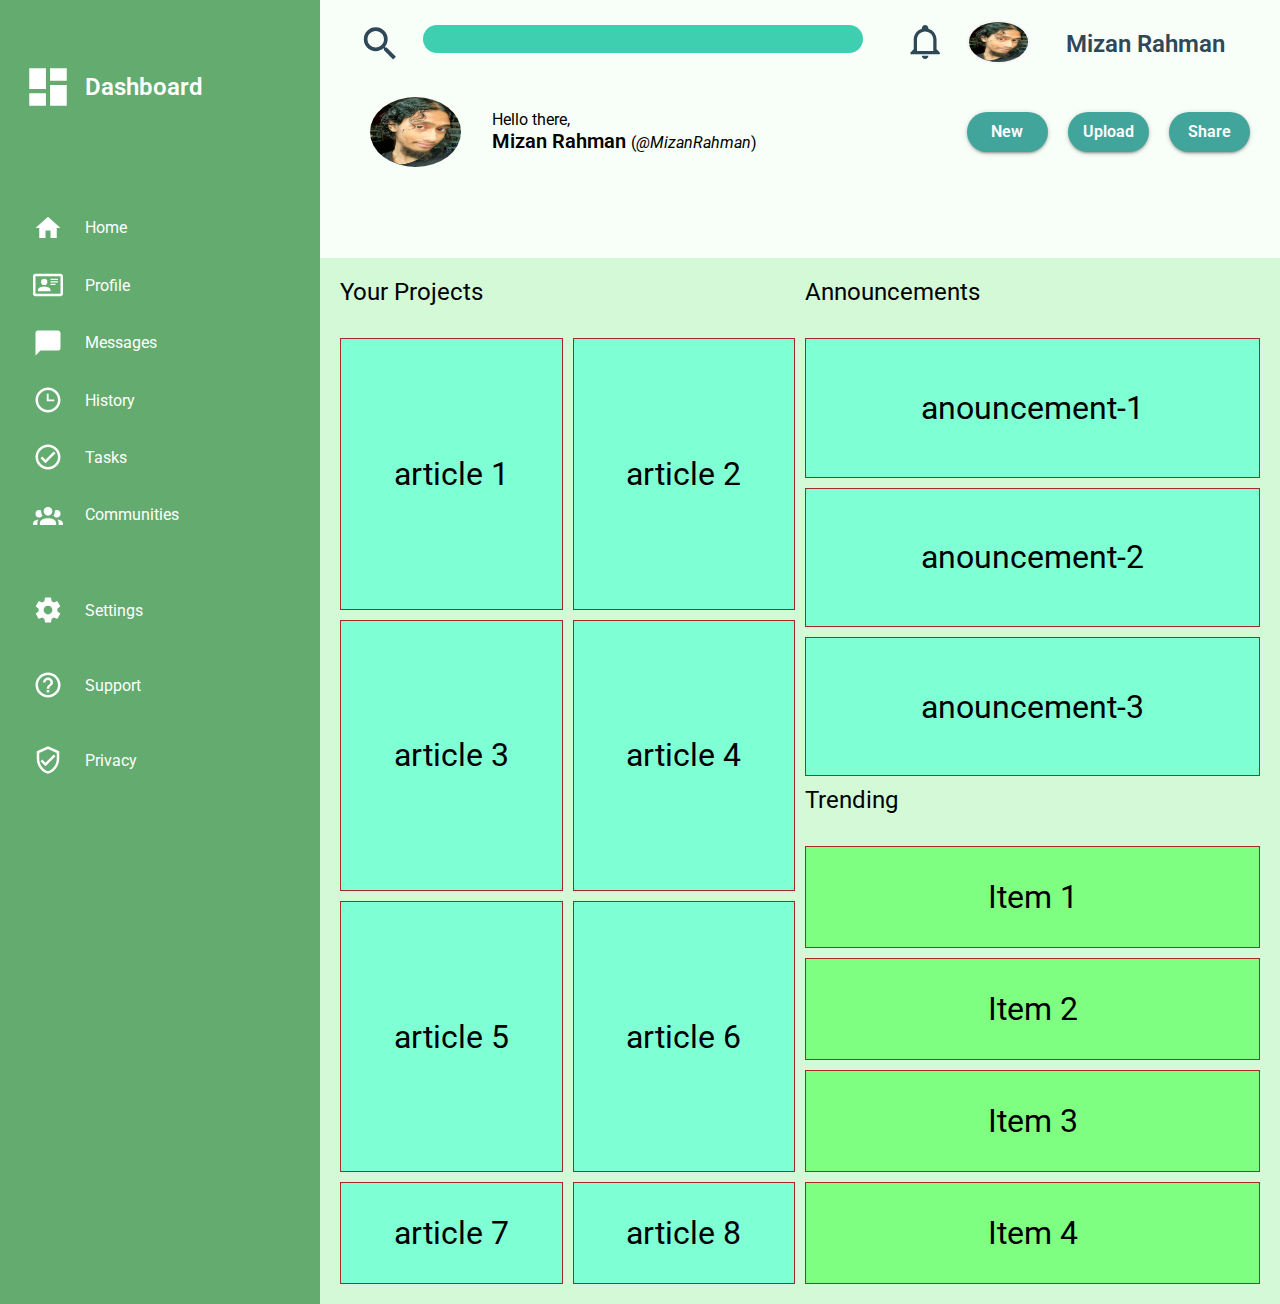
==== index_copy.html @ b54cb809 "Complete sidebar layout and icons" ====
<!DOCTYPE html>
<html lang="en">
<head>
    <meta charset="UTF-8">
    <meta http-equiv="X-UA-Compatible" content="IE=edge">
    <meta name="viewport" content="width=device-width, initial-scale=1.0">
    <title>Mizan Dashboard</title>
    <link rel="stylesheet" href="style.css">
</head>
<body>
    <div class="layout-grid-container">
        <section class="main-header">
            <section class="toolbar">
                <svg 
                    class="search-icon" 
                    xmlns="http://www.w3.org/2000/svg" 
                    viewBox="-10 -1 40 50">
                    <title>magnify</title>
                    <path d="M9.5,3A6.5,6.5 0 0,1 16,9.5C16,11.11 15.41,12.59 14.44,13.73L14.71,14H15.5L20.5,19L19,20.5L14,15.5V14.71L13.73,14.44C12.59,15.41 11.11,16 9.5,16A6.5,6.5 0 0,1 3,9.5A6.5,6.5 0 0,1 9.5,3M9.5,5C7,5 5,7 5,9.5C5,12 7,14 9.5,14C12,14 14,12 14,9.5C14,7 12,5 9.5,5Z" />
                </svg>
                <div class="search-bar"></div>
                <svg 
                    class="bell-icon"
                    xmlns="http://www.w3.org/2000/svg" 
                    viewBox="-20 -1 45 50">
                    <title>bell-outline</title>
                    <path d="M10 21H14C14 22.1 13.1 23 12 23S10 22.1 10 21M21 19V20H3V19L5 17V11C5 7.9 7 5.2 10 4.3V4C10 2.9 10.9 2 12 2S14 2.9 14 4V4.3C17 5.2 19 7.9 19 11V17L21 19M17 11C17 8.2 14.8 6 12 6S7 8.2 7 11V18H17V11Z" /></svg>
                <img 
                    class="small-profile-picture"
                    src="./images/profile_pic_small.jpg" 
                    alt="user's profile picture">
                <div class="profile-name">Mizan Rahman</div>
            </section>
            <section class="lower-section">
                <div class="profile-section">
                    <img 
                    class="large-profile-picture"
                    src="./images/profile_pic_small.jpg" 
                    alt="user's profile picture large">
                    <p>
                        <span class="greeting">Hello there,</span> <br>
                        <span class="hero-profile-name">Mizan Rahman </span>
                        (<em class="username">@MizanRahman</em>)
                    </p>
                        
                </div>
                <div class="button-section">
                    <button class="new-button">New</button>
                    <button class="upload-button">Upload</button>
                    <button class="share-button">Share</button>
                </div>
            </section>
        </section>
        <aside class="sidebar">
            <div class="sidebar-wrapper">
                <section class="sidebar-header">
                    <svg 
                    class="dashboard-icon"
                    xmlns="http://www.w3.org/2000/svg" 
                    viewBox="0 0 24 24">
                    <title>view-dashboard</title>
                    <path d="M13,3V9H21V3M13,21H21V11H13M3,21H11V15H3M3,13H11V3H3V13Z" />
                    </svg>
                    <p>Dashboard</p>
                </section>
                <section class="main-links">
                    <div class="home-link">
                        <svg 
                        class="home-logo"
                        xmlns="http://www.w3.org/2000/svg" 
                        viewBox="0 0 24 24">
                        <title>home</title>
                        <path d="M10,20V14H14V20H19V12H22L12,3L2,12H5V20H10Z" />
                        </svg>
                        <p>Home</p>
                    </div>
                    <div class="profile-link">
                        <svg 
                        class="profile-logo"
                        xmlns="http://www.w3.org/2000/svg" 
                        viewBox="0 0 24 24">
                        <title>card-account-details-outline</title>
                        <path d="M22,3H2C0.91,3.04 0.04,3.91 0,5V19C0.04,20.09 0.91,20.96 2,21H22C23.09,20.96 23.96,20.09 24,19V5C23.96,3.91 23.09,3.04 22,3M22,19H2V5H22V19M14,17V15.75C14,14.09 10.66,13.25 9,13.25C7.34,13.25 4,14.09 4,15.75V17H14M9,7A2.5,2.5 0 0,0 6.5,9.5A2.5,2.5 0 0,0 9,12A2.5,2.5 0 0,0 11.5,9.5A2.5,2.5 0 0,0 9,7M14,7V8H20V7H14M14,9V10H20V9H14M14,11V12H18V11H14" />
                        </svg>
                        <p>Profile</p>
                    </div>
                    <div class="messages-link">
                        <svg 
                        class="messages-logo"
                        xmlns="http://www.w3.org/2000/svg" 
                        viewBox="0 0 24 24">
                        <title>message</title>
                        <path d="M20,2H4A2,2 0 0,0 2,4V22L6,18H20A2,2 0 0,0 22,16V4C22,2.89 21.1,2 20,2Z" /></svg>                        
                        <p>Messages</p>
                    </div>
                    <div class="history-link">
                        <svg
                        class="history-logo"
                        xmlns="http://www.w3.org/2000/svg" 
                        viewBox="0 0 24 24">
                        <title>clock-time-three-outline</title>
                        <path d="M12 20C16.4 20 20 16.4 20 12S16.4 4 12 4 4 7.6 4 12 7.6 20 12 20M12 2C17.5 2 22 6.5 22 12S17.5 22 12 22C6.5 22 2 17.5 2 12C2 6.5 6.5 2 12 2M17 11.5V13H11V7H12.5V11.5H17Z" /></svg>
                        <p>History</p>
                    </div>
                    <div class="tasks-link">
                        <svg 
                        class="tasks-logo"
                        xmlns="http://www.w3.org/2000/svg" 
                        viewBox="0 0 24 24">
                        <title>check-circle-outline</title>
                        <path d="M12 2C6.5 2 2 6.5 2 12S6.5 22 12 22 22 17.5 22 12 17.5 2 12 2M12 20C7.59 20 4 16.41 4 12S7.59 4 12 4 20 7.59 20 12 16.41 20 12 20M16.59 7.58L10 14.17L7.41 11.59L6 13L10 17L18 9L16.59 7.58Z" /></svg>
                        <p>Tasks</p>
                    </div>
                    <div class="communities-link">
                        <svg 
                        class="communities-logo"
                        xmlns="http://www.w3.org/2000/svg" 
                        viewBox="0 0 24 24">
                        <title>account-group</title>
                        <path d="M12,5.5A3.5,3.5 0 0,1 15.5,9A3.5,3.5 0 0,1 12,12.5A3.5,3.5 0 0,1 8.5,9A3.5,3.5 0 0,1 12,5.5M5,8C5.56,8 6.08,8.15 6.53,8.42C6.38,9.85 6.8,11.27 7.66,12.38C7.16,13.34 6.16,14 5,14A3,3 0 0,1 2,11A3,3 0 0,1 5,8M19,8A3,3 0 0,1 22,11A3,3 0 0,1 19,14C17.84,14 16.84,13.34 16.34,12.38C17.2,11.27 17.62,9.85 17.47,8.42C17.92,8.15 18.44,8 19,8M5.5,18.25C5.5,16.18 8.41,14.5 12,14.5C15.59,14.5 18.5,16.18 18.5,18.25V20H5.5V18.25M0,20V18.5C0,17.11 1.89,15.94 4.45,15.6C3.86,16.28 3.5,17.22 3.5,18.25V20H0M24,20H20.5V18.25C20.5,17.22 20.14,16.28 19.55,15.6C22.11,15.94 24,17.11 24,18.5V20Z" /></svg>
                        <p>Communities</p>
                    </div>
                </section>
                <section class="utilities-links">
                    <div class="settings-link">
                        <svg 
                        class="settings-logo"
                        xmlns="http://www.w3.org/2000/svg" 
                        viewBox="0 0 24 24">
                        <title>cog</title>
                        <path d="M12,15.5A3.5,3.5 0 0,1 8.5,12A3.5,3.5 0 0,1 12,8.5A3.5,3.5 0 0,1 15.5,12A3.5,3.5 0 0,1 12,15.5M19.43,12.97C19.47,12.65 19.5,12.33 19.5,12C19.5,11.67 19.47,11.34 19.43,11L21.54,9.37C21.73,9.22 21.78,8.95 21.66,8.73L19.66,5.27C19.54,5.05 19.27,4.96 19.05,5.05L16.56,6.05C16.04,5.66 15.5,5.32 14.87,5.07L14.5,2.42C14.46,2.18 14.25,2 14,2H10C9.75,2 9.54,2.18 9.5,2.42L9.13,5.07C8.5,5.32 7.96,5.66 7.44,6.05L4.95,5.05C4.73,4.96 4.46,5.05 4.34,5.27L2.34,8.73C2.21,8.95 2.27,9.22 2.46,9.37L4.57,11C4.53,11.34 4.5,11.67 4.5,12C4.5,12.33 4.53,12.65 4.57,12.97L2.46,14.63C2.27,14.78 2.21,15.05 2.34,15.27L4.34,18.73C4.46,18.95 4.73,19.03 4.95,18.95L7.44,17.94C7.96,18.34 8.5,18.68 9.13,18.93L9.5,21.58C9.54,21.82 9.75,22 10,22H14C14.25,22 14.46,21.82 14.5,21.58L14.87,18.93C15.5,18.67 16.04,18.34 16.56,17.94L19.05,18.95C19.27,19.03 19.54,18.95 19.66,18.73L21.66,15.27C21.78,15.05 21.73,14.78 21.54,14.63L19.43,12.97Z" /></svg>
                        <p>Settings</p>
                    </div>
                    <div class="support-link">
                        <svg 
                        class="support-logo"
                        xmlns="http://www.w3.org/2000/svg" 
                        viewBox="0 0 24 24">
                        <title>help-circle-outline</title>
                        <path d="M11,18H13V16H11V18M12,2A10,10 0 0,0 2,12A10,10 0 0,0 12,22A10,10 0 0,0 22,12A10,10 0 0,0 12,2M12,20C7.59,20 4,16.41 4,12C4,7.59 7.59,4 12,4C16.41,4 20,7.59 20,12C20,16.41 16.41,20 12,20M12,6A4,4 0 0,0 8,10H10A2,2 0 0,1 12,8A2,2 0 0,1 14,10C14,12 11,11.75 11,15H13C13,12.75 16,12.5 16,10A4,4 0 0,0 12,6Z" /></svg>
                        <p>Support</p>
                    </div>
                    <div class="privacy-link">
                        <svg 
                        class="privacy-logo"
                        xmlns="http://www.w3.org/2000/svg" 
                        viewBox="0 0 24 24">
                        <title>shield-check-outline</title>
                        <path d="M21,11C21,16.55 17.16,21.74 12,23C6.84,21.74 3,16.55 3,11V5L12,1L21,5V11M12,21C15.75,20 19,15.54 19,11.22V6.3L12,3.18L5,6.3V11.22C5,15.54 8.25,20 12,21M10,17L6,13L7.41,11.59L10,14.17L16.59,7.58L18,9" /></svg>
                        <p>Privacy</p>
                    </div>
                </section>
            </div>
        </aside>
        <section class="main-content">
            <div class="main-content-grid">
                <div class="your-projects-grid">
                    <p class="your-projects">Your Projects</p>
                    <article class="article-1">article 1</article>
                    <article class="article-2">article 2</article>
                    <article class="article-3">article 3</article>
                    <article class="article-4">article 4</article>
                    <article class="article-5">article 5</article>
                    <article class="article-6">article 6</article>
                    <article class="article-6">article 7</article>
                    <article class="article-6">article 8</article>
                </div>
                <div class="announcements-grid">
                    <p class="announcements">Announcements</p>
                    <article class="anouncement-1">anouncement-1</article>
                    <article class="anouncement-2">anouncement-2</article>
                    <article class="anouncement-3">anouncement-3</article>
                </div>
                <div class="trending-grid">
                    <p class="trending">Trending</p>
                    <div class="item-1">Item 1</div>
                    <div class="item-2">Item 2</div>
                    <div class="item-3">Item 3</div>
                    <div class="item-4">Item 4</div>
                </div>
            </div>
        </section>
    </div>
</body>
</html>
---- style.css ----
@import url('https://fonts.googleapis.com/css2?family=Roboto&display=swap');

* {
    margin: 0;
    padding: 0;
    font-family: 'Roboto', system-ui, "Segoe UI", Roboto, Helvetica, Arial, sans-serif, "Apple Color Emoji", "Segoe UI Emoji", "Segoe UI Symbol";
}

.layout-grid-container {
    display: grid;
    grid-template-columns: 1fr 3fr;
}

/* Main header at top of page */
.main-header {
    background-color: #F8FFF8;
    padding: 20px;

    grid-area: 1 / 2 / 2 / 3;
}

/*      toolbar */
.toolbar {
    height: 20%;
    margin-bottom: 10px;

    display: grid;
    grid-template-columns: 0.5fr 3fr 0.5fr 0.5fr 1.5fr;
    align-items: flex-start;
    gap: 10px;    

}

svg.search-icon {
    fill: #2F4858;
}

.search-bar {
    min-width: 100px;
    height: 35%;
    margin-top: 5px;

    background-color: #3DCFAF;
    border: none;
    border-radius: 20px;
}

svg.bell-icon {
    fill: #2F4858;
}

.small-profile-picture {
    width: 80%;
    height: 50%;
    border: 2px solid whitesmoke;
    border-radius: 50%;

    justify-self: end;
}

.profile-name {
    font-size: 1.5rem;
    font-weight: 600;
    text-align: center;

    color: #2F4858;
    padding-top: 10px;
    padding-right: 10px;

    justify-self: center;
}

/*      lower-section */
.lower-section {
    display: grid;
    grid-template-columns: 2fr 1fr;
    gap: 10px;
}

/*          profile-section */
.profile-section {
    display: grid;
    grid-template-columns: 1fr 3fr;
    align-items: center;
}

.large-profile-picture {
    min-height: 70px;
    min-width: 70px;
    height: 60%;
    width: 60%;
    border-radius: 50%;

    justify-self: center;
}

.greeting {
    font-size: 1rem;
}

.hero-profile-name {
    font-size: 1.25rem;
    font-weight: 600;
}

.username {
    font-style: italic;
}

/*          button-section */
.button-section {
    display: grid;
    grid-template-columns: repeat(auto-fit, minmax(25px, 1fr));
    grid-auto-flow: column;
    align-items: center;
    justify-items: center;
}

.button-section > button {
    min-width: 80%;
    min-height: 5%;
    padding: 10%;
    border-radius: 20px;
    border: none;
    
    font-size: 1rem;
    font-weight: 600;
    background-color: #42A59C;
    color: #ffffff;
      box-shadow: 0 2px 2px 0 rgba(0, 0, 0, 0.14),
    0 3px 1px -2px rgba(0, 0, 0, 0.12), 0 1px 5px 0 rgba(0, 0, 0, 0.2);
    
    display: flex;
    justify-content: center;
    align-items: center;
}


/* Side bar on left side of page */
.sidebar {
    background-color: #63AB6F;
    grid-area: 1 / 1 / 3 / 2;
}

.sidebar-wrapper {
    height: 60%;
    padding: 10px;

    display: grid;
    gap: 5%;
}

.sidebar-wrapper svg,
.sidebar-wrapper p {
    /* for SVGs */
    fill: white;
    
    /* for Ps */
    color: rgb(255, 255, 255);
}

/*      sidebar header section */
.sidebar-header {
    display: grid;
    grid-template-columns: 1fr 3fr;
    align-items: center;
    justify-items: center;
}

.sidebar-header > .dashboard-icon {
    height: 50px;
    width: 50px;
}

.sidebar-header > p {
    font-size: 1.5rem;
    font-weight: 600;
    justify-self: start;
}

/*      sidebar main links section */
.main-links {
    display: grid;
    gap: 10px;
}

.main-links > div {
    display: grid;
    grid-template-columns: 1fr 3fr;
    align-items: center;
}

.main-links svg {
    height: 30px;
    width: 30px;
    justify-self: center;
}

/*      utilities links section*/

.utilities-links {
    display: grid;
    gap: 10px;
}

.utilities-links > div {
    display: grid;
    grid-template-columns: 1fr 3fr;
    align-items: center;
}

.utilities-links svg {
    height: 30px;
    width: 30px;
    justify-self: center;
}

/* main content area with content cards */
.main-content {
    background-color: #d3f9d6;
    padding: 20px;
    grid-area: 2 / 2 / 3 / 3;
}

.main-content article {
    min-height: 100px;
    min-width: 100px;
    background-color: aquamarine;
    border: 1px solid brown;
    font-size: 2rem;

    display: flex;
    justify-content: center;
    align-items: center;
}

.main-content p {
    font-size: 1.5rem;
}

.your-projects-grid {
    display: grid;
    grid-template-columns: repeat(2, 1fr);
    grid-template-rows: 50px 1fr 1fr 1fr;
    grid-auto-flow: row;
    gap: 10px;
}

.your-projects {
    grid-area: 1 / 1 / 2 / 3;
}

.announcements-grid {
    display: grid;
    grid-template-rows: 50px auto;
    gap: 10px;
}

.trending-grid {
    display: grid;
    grid-template-rows: 50px auto;
    gap: 10px;
}

.trending-grid > div {
    min-height: 100px;
    min-width: 100px;
    background-color: rgb(127, 255, 129);
    border: 1px solid brown;
    font-size: 2rem;

    display: flex;
    justify-content: center;
    align-items: center;
}


/* main content grid */
.main-content-grid {
    display: grid;
    grid-template-columns: repeat(2, 1fr);
    grid-template-rows: repeat(2, 1fr);
    gap: 10px;
}

.your-projects-grid {
    grid-area: 1 / 1 / 3 / 2;
}

.announcements-grid {
    grid-area: 1 / 2 / 2 / 3;
}

.trending-grid {
    grid-area: 2 / 2 / 3 / 3;
}
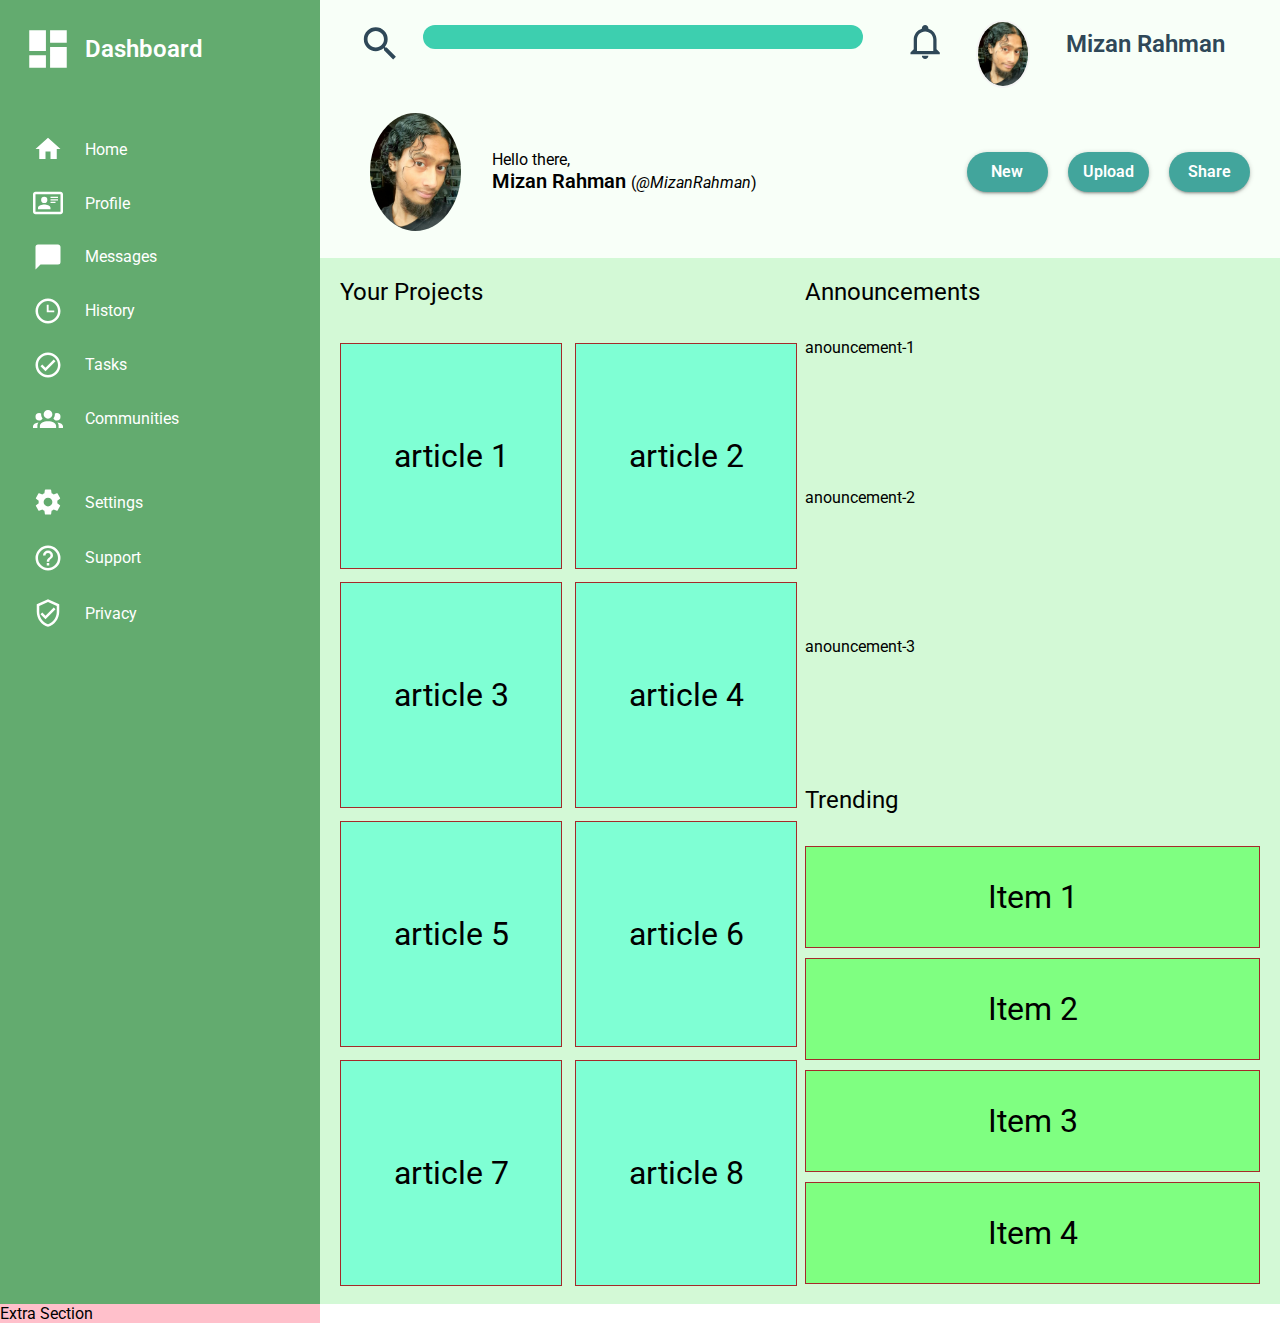
==== commit 50037424: "Improve sidebar grid layout, Fix main-header height issue" ====
--- a/index_copy.html
+++ b/index_copy.html
@@ -8,7 +8,7 @@
     <link rel="stylesheet" href="style.css">
 </head>
 <body>
-    <div class="layout-grid-container">
+    <div class="page-layout-grid">
         <section class="main-header">
             <section class="toolbar">
                 <svg 
@@ -155,15 +155,15 @@
         <section class="main-content">
             <div class="main-content-grid">
                 <div class="your-projects-grid">
-                    <p class="your-projects">Your Projects</p>
+                    <p class="your-projects-heading">Your Projects</p>
                     <article class="article-1">article 1</article>
                     <article class="article-2">article 2</article>
                     <article class="article-3">article 3</article>
                     <article class="article-4">article 4</article>
                     <article class="article-5">article 5</article>
                     <article class="article-6">article 6</article>
-                    <article class="article-6">article 7</article>
-                    <article class="article-6">article 8</article>
+                    <article class="article-7">article 7</article>
+                    <article class="article-8">article 8</article>
                 </div>
                 <div class="announcements-grid">
                     <p class="announcements">Announcements</p>
@@ -180,6 +180,7 @@
                 </div>
             </div>
         </section>
+        <section class="extra-section" style="background-color: pink;">Extra Section</section>
     </div>
 </body>
 </html>--- a/style.css
+++ b/style.css
@@ -6,9 +6,14 @@
     font-family: 'Roboto', system-ui, "Segoe UI", Roboto, Helvetica, Arial, sans-serif, "Apple Color Emoji", "Segoe UI Emoji", "Segoe UI Symbol";
 }
 
-.layout-grid-container {
-    display: grid;
-    grid-template-columns: 1fr 3fr;
+.page-layout-grid {
+    display: grid;
+    grid-template-columns: 1fr 3fr;
+    grid-template-rows: 0.5fr 4fr;
+}
+
+footer {
+    height: 100px;
 }
 
 /* Main header at top of page */
@@ -50,8 +55,7 @@
 }
 
 .small-profile-picture {
-    width: 80%;
-    height: 50%;
+    width: 50px;
     border: 2px solid whitesmoke;
     border-radius: 50%;
 
@@ -72,6 +76,7 @@
 
 /*      lower-section */
 .lower-section {
+    height: 90%;
     display: grid;
     grid-template-columns: 2fr 1fr;
     gap: 10px;
@@ -139,6 +144,7 @@
 /* Side bar on left side of page */
 .sidebar {
     background-color: #63AB6F;
+
     grid-area: 1 / 1 / 3 / 2;
 }
 
@@ -147,6 +153,7 @@
     padding: 10px;
 
     display: grid;
+    grid-template-rows: 10% 40% 20%;
     gap: 5%;
 }
 
@@ -215,16 +222,53 @@
     justify-self: center;
 }
 
-/* main content area with content cards */
+/* main content */
 .main-content {
     background-color: #d3f9d6;
     padding: 20px;
+
     grid-area: 2 / 2 / 3 / 3;
 }
 
-.main-content article {
-    min-height: 100px;
-    min-width: 100px;
+/*  main content grid */
+.main-content-grid {
+    display: grid;
+    grid-template-columns: repeat(2, 1fr);
+    grid-template-rows: repeat(2, 1fr);
+    gap: 10px;
+}
+
+.your-projects-grid {
+    grid-area: 1 / 1 / 3 / 2;
+}
+
+.announcements-grid {
+    grid-area: 1 / 2 / 2 / 3;
+}
+
+.trending-grid {
+    grid-area: 2 / 2 / 3 / 3;
+}
+
+.main-content p {
+    font-size: 1.5rem;
+}
+
+.your-projects-grid {
+    display: grid;
+    grid-template-columns: repeat(2, 1fr);
+    grid-template-rows: 50px repeat(auto-fit, minmax(25px, 1fr));
+    grid-auto-flow: row;
+    gap: 15px;
+}
+
+.your-projects-heading {
+    grid-area: 1 / 1 / 2 / 3;
+}
+
+.your-projects-grid > article {
+    height: 100%;
+    width: 100%;
     background-color: aquamarine;
     border: 1px solid brown;
     font-size: 2rem;
@@ -232,22 +276,6 @@
     display: flex;
     justify-content: center;
     align-items: center;
-}
-
-.main-content p {
-    font-size: 1.5rem;
-}
-
-.your-projects-grid {
-    display: grid;
-    grid-template-columns: repeat(2, 1fr);
-    grid-template-rows: 50px 1fr 1fr 1fr;
-    grid-auto-flow: row;
-    gap: 10px;
-}
-
-.your-projects {
-    grid-area: 1 / 1 / 2 / 3;
 }
 
 .announcements-grid {
@@ -275,22 +303,3 @@
 }
 
 
-/* main content grid */
-.main-content-grid {
-    display: grid;
-    grid-template-columns: repeat(2, 1fr);
-    grid-template-rows: repeat(2, 1fr);
-    gap: 10px;
-}
-
-.your-projects-grid {
-    grid-area: 1 / 1 / 3 / 2;
-}
-
-.announcements-grid {
-    grid-area: 1 / 2 / 2 / 3;
-}
-
-.trending-grid {
-    grid-area: 2 / 2 / 3 / 3;
-}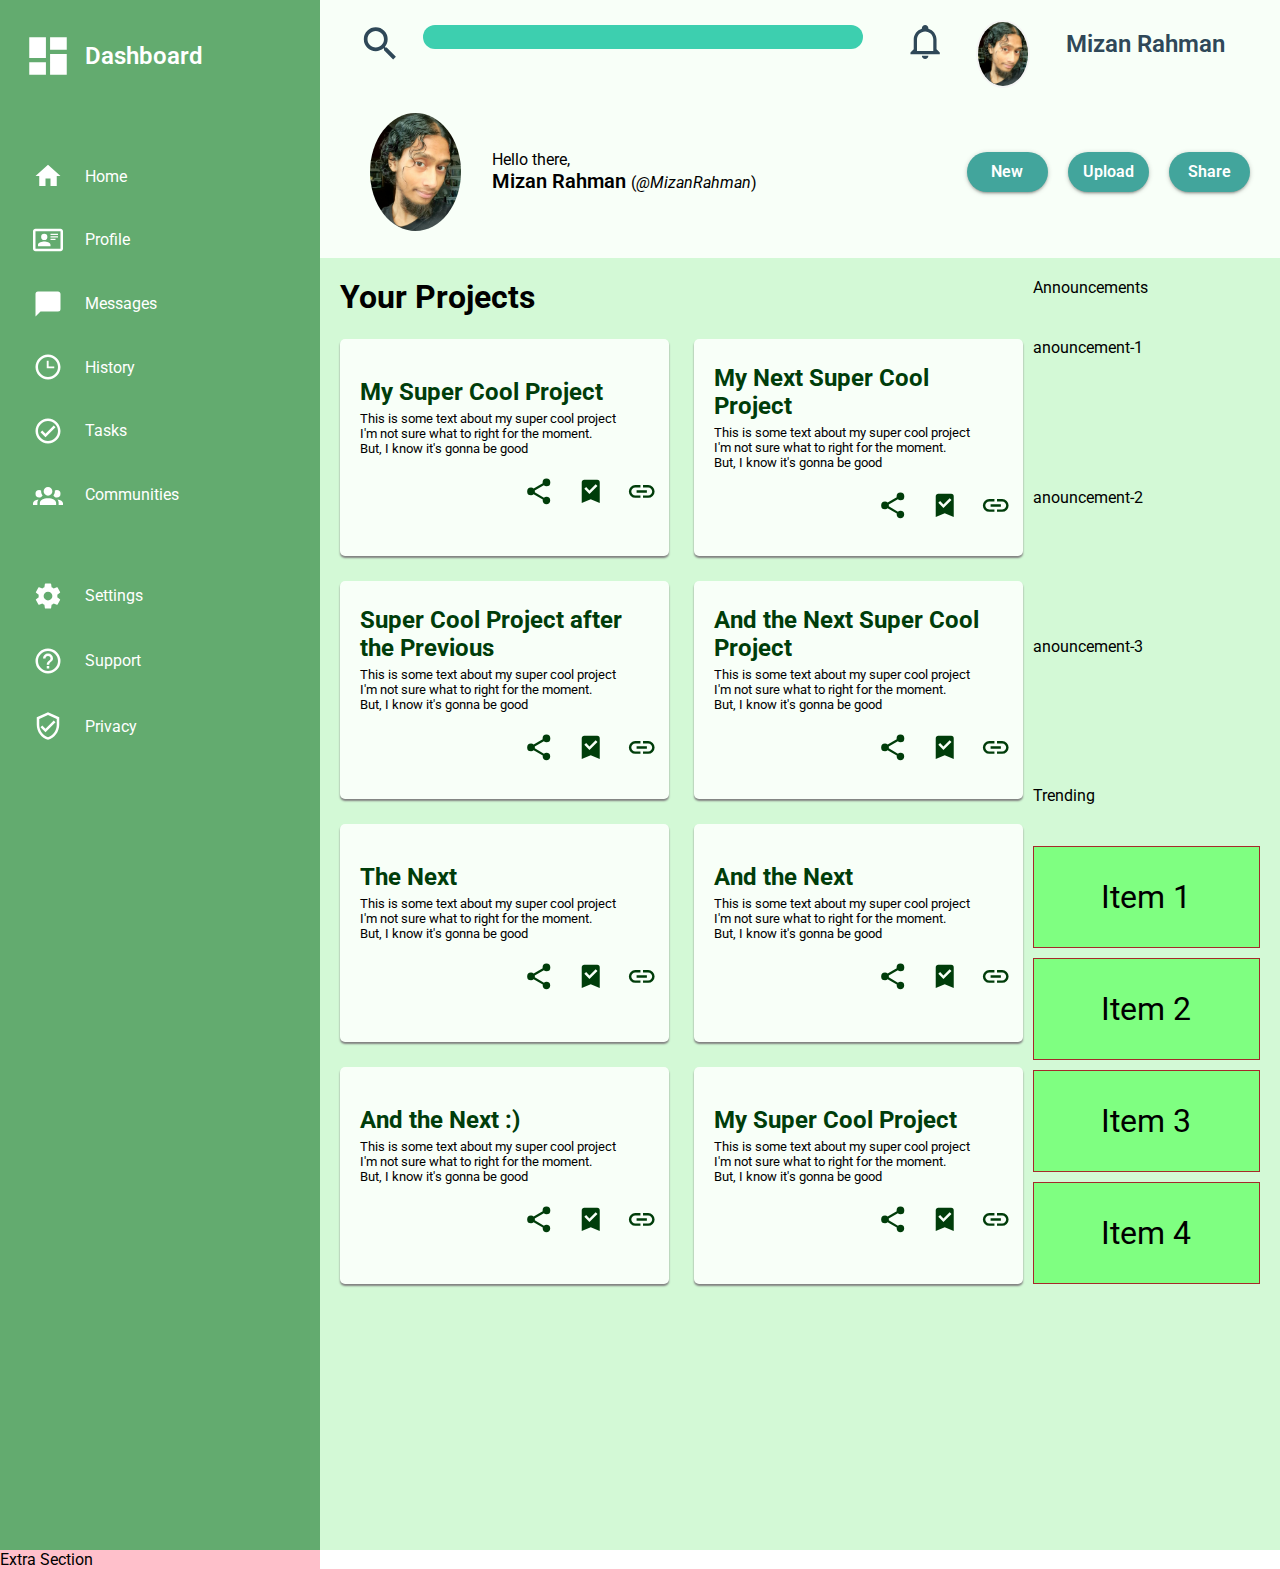
==== commit a35dc7a7: "Complete icons, styling and content of your-projects-grid article cards" ====
--- a/index_copy.html
+++ b/index_copy.html
@@ -156,14 +156,278 @@
             <div class="main-content-grid">
                 <div class="your-projects-grid">
                     <p class="your-projects-heading">Your Projects</p>
-                    <article class="article-1">article 1</article>
-                    <article class="article-2">article 2</article>
-                    <article class="article-3">article 3</article>
-                    <article class="article-4">article 4</article>
-                    <article class="article-5">article 5</article>
-                    <article class="article-6">article 6</article>
-                    <article class="article-7">article 7</article>
-                    <article class="article-8">article 8</article>
+                    <article class="article-1">
+                        <div class="article-content-wrapper">
+                            <div class="article-text-wrapper">
+                                <h2>My Super Cool Project</h2>
+                                <p> This is some text about my super cool project <br>
+                                    I'm not sure what to right for the moment. <br>
+                                    But, I know it's gonna be good
+                                </p>
+                            </div>
+                            <div class="article-links-wrapper">
+                                <svg
+                                    class="share-icon"
+                                    xmlns="http://www.w3.org/2000/svg"
+                                    viewBox="-15 0 40 40">
+                                    <title>share-variant</title>
+                                    <path d="M18,16.08C17.24,16.08 16.56,16.38 16.04,16.85L8.91,12.7C8.96,12.47 9,12.24 9,12C9,11.76 8.96,11.53 8.91,11.3L15.96,7.19C16.5,7.69 17.21,8 18,8A3,3 0 0,0 21,5A3,3 0 0,0 18,2A3,3 0 0,0 15,5C15,5.24 15.04,5.47 15.09,5.7L8.04,9.81C7.5,9.31 6.79,9 6,9A3,3 0 0,0 3,12A3,3 0 0,0 6,15C6.79,15 7.5,14.69 8.04,14.19L15.16,18.34C15.11,18.55 15.08,18.77 15.08,19C15.08,20.61 16.39,21.91 18,21.91C19.61,21.91 20.92,20.61 20.92,19A2.92,2.92 0 0,0 18,16.08Z" />
+                                </svg>
+                                <svg
+                                    class="bookmark-icon"
+                                    xmlns="http://www.w3.org/2000/svg"
+                                    viewBox="-15 0 40 40">
+                                    <title>bookmark-check</title>
+                                    <path d="M17,3A2,2 0 0,1 19,5V21L12,18L5,21V5C5,3.89 5.9,3 7,3H17M11,14L17.25,7.76L15.84,6.34L11,11.18L8.41,8.59L7,10L11,14Z" />
+                                </svg>
+                                <svg
+                                    class="link-icon"
+                                    xmlns="http://www.w3.org/2000/svg"
+                                    viewBox="-15 0 40 40">
+                                    <title>link</title>
+                                    <path d="M3.9,12C3.9,10.29 5.29,8.9 7,8.9H11V7H7A5,5 0 0,0 2,12A5,5 0 0,0 7,17H11V15.1H7C5.29,15.1 3.9,13.71 3.9,12M8,13H16V11H8V13M17,7H13V8.9H17C18.71,8.9 20.1,10.29 20.1,12C20.1,13.71 18.71,15.1 17,15.1H13V17H17A5,5 0 0,0 22,12A5,5 0 0,0 17,7Z" />
+                                </svg>
+                            </div>
+                        </div>
+                    </article>
+                    <article class="article-2">
+                        <div class="article-content-wrapper">
+                            <div class="article-text-wrapper">
+                                <h2>My Next Super Cool Project</h2>
+                                <p> This is some text about my super cool project <br>
+                                    I'm not sure what to right for the moment. <br>
+                                    But, I know it's gonna be good
+                                </p>
+                            </div>
+                            <div class="article-links-wrapper">
+                                <svg
+                                    class="share-icon"
+                                    xmlns="http://www.w3.org/2000/svg"
+                                    viewBox="-15 0 40 40">
+                                    <title>share-variant</title>
+                                    <path d="M18,16.08C17.24,16.08 16.56,16.38 16.04,16.85L8.91,12.7C8.96,12.47 9,12.24 9,12C9,11.76 8.96,11.53 8.91,11.3L15.96,7.19C16.5,7.69 17.21,8 18,8A3,3 0 0,0 21,5A3,3 0 0,0 18,2A3,3 0 0,0 15,5C15,5.24 15.04,5.47 15.09,5.7L8.04,9.81C7.5,9.31 6.79,9 6,9A3,3 0 0,0 3,12A3,3 0 0,0 6,15C6.79,15 7.5,14.69 8.04,14.19L15.16,18.34C15.11,18.55 15.08,18.77 15.08,19C15.08,20.61 16.39,21.91 18,21.91C19.61,21.91 20.92,20.61 20.92,19A2.92,2.92 0 0,0 18,16.08Z" />
+                                </svg>
+                                <svg
+                                    class="bookmark-icon"
+                                    xmlns="http://www.w3.org/2000/svg"
+                                    viewBox="-15 0 40 40">
+                                    <title>bookmark-check</title>
+                                    <path d="M17,3A2,2 0 0,1 19,5V21L12,18L5,21V5C5,3.89 5.9,3 7,3H17M11,14L17.25,7.76L15.84,6.34L11,11.18L8.41,8.59L7,10L11,14Z" />
+                                </svg>
+                                <svg
+                                    class="link-icon"
+                                    xmlns="http://www.w3.org/2000/svg"
+                                    viewBox="-15 0 40 40">
+                                    <title>link</title>
+                                    <path d="M3.9,12C3.9,10.29 5.29,8.9 7,8.9H11V7H7A5,5 0 0,0 2,12A5,5 0 0,0 7,17H11V15.1H7C5.29,15.1 3.9,13.71 3.9,12M8,13H16V11H8V13M17,7H13V8.9H17C18.71,8.9 20.1,10.29 20.1,12C20.1,13.71 18.71,15.1 17,15.1H13V17H17A5,5 0 0,0 22,12A5,5 0 0,0 17,7Z" />
+                                </svg>
+                            </div>
+                        </div>
+                    </article>
+                    <article class="article-3">
+                        <div class="article-content-wrapper">
+                            <div class="article-text-wrapper">
+                                <h2>Super Cool Project after the Previous</h2>
+                                <p> This is some text about my super cool project <br>
+                                    I'm not sure what to right for the moment. <br>
+                                    But, I know it's gonna be good
+                                </p>
+                            </div>
+                            <div class="article-links-wrapper">
+                                <svg
+                                    class="share-icon"
+                                    xmlns="http://www.w3.org/2000/svg"
+                                    viewBox="-15 0 40 40">
+                                    <title>share-variant</title>
+                                    <path d="M18,16.08C17.24,16.08 16.56,16.38 16.04,16.85L8.91,12.7C8.96,12.47 9,12.24 9,12C9,11.76 8.96,11.53 8.91,11.3L15.96,7.19C16.5,7.69 17.21,8 18,8A3,3 0 0,0 21,5A3,3 0 0,0 18,2A3,3 0 0,0 15,5C15,5.24 15.04,5.47 15.09,5.7L8.04,9.81C7.5,9.31 6.79,9 6,9A3,3 0 0,0 3,12A3,3 0 0,0 6,15C6.79,15 7.5,14.69 8.04,14.19L15.16,18.34C15.11,18.55 15.08,18.77 15.08,19C15.08,20.61 16.39,21.91 18,21.91C19.61,21.91 20.92,20.61 20.92,19A2.92,2.92 0 0,0 18,16.08Z" />
+                                </svg>
+                                <svg
+                                    class="bookmark-icon"
+                                    xmlns="http://www.w3.org/2000/svg"
+                                    viewBox="-15 0 40 40">
+                                    <title>bookmark-check</title>
+                                    <path d="M17,3A2,2 0 0,1 19,5V21L12,18L5,21V5C5,3.89 5.9,3 7,3H17M11,14L17.25,7.76L15.84,6.34L11,11.18L8.41,8.59L7,10L11,14Z" />
+                                </svg>
+                                <svg
+                                    class="link-icon"
+                                    xmlns="http://www.w3.org/2000/svg"
+                                    viewBox="-15 0 40 40">
+                                    <title>link</title>
+                                    <path d="M3.9,12C3.9,10.29 5.29,8.9 7,8.9H11V7H7A5,5 0 0,0 2,12A5,5 0 0,0 7,17H11V15.1H7C5.29,15.1 3.9,13.71 3.9,12M8,13H16V11H8V13M17,7H13V8.9H17C18.71,8.9 20.1,10.29 20.1,12C20.1,13.71 18.71,15.1 17,15.1H13V17H17A5,5 0 0,0 22,12A5,5 0 0,0 17,7Z" />
+                                </svg>
+                            </div>
+                        </div>
+                    </article>
+                    <article class="article-4">
+                        <div class="article-content-wrapper">
+                            <div class="article-text-wrapper">
+                                <h2>And the Next Super Cool Project</h2>
+                                <p> This is some text about my super cool project <br>
+                                    I'm not sure what to right for the moment. <br>
+                                    But, I know it's gonna be good
+                                </p>
+                            </div>
+                            <div class="article-links-wrapper">
+                                <svg
+                                    class="share-icon"
+                                    xmlns="http://www.w3.org/2000/svg"
+                                    viewBox="-15 0 40 40">
+                                    <title>share-variant</title>
+                                    <path d="M18,16.08C17.24,16.08 16.56,16.38 16.04,16.85L8.91,12.7C8.96,12.47 9,12.24 9,12C9,11.76 8.96,11.53 8.91,11.3L15.96,7.19C16.5,7.69 17.21,8 18,8A3,3 0 0,0 21,5A3,3 0 0,0 18,2A3,3 0 0,0 15,5C15,5.24 15.04,5.47 15.09,5.7L8.04,9.81C7.5,9.31 6.79,9 6,9A3,3 0 0,0 3,12A3,3 0 0,0 6,15C6.79,15 7.5,14.69 8.04,14.19L15.16,18.34C15.11,18.55 15.08,18.77 15.08,19C15.08,20.61 16.39,21.91 18,21.91C19.61,21.91 20.92,20.61 20.92,19A2.92,2.92 0 0,0 18,16.08Z" />
+                                </svg>
+                                <svg
+                                    class="bookmark-icon"
+                                    xmlns="http://www.w3.org/2000/svg"
+                                    viewBox="-15 0 40 40">
+                                    <title>bookmark-check</title>
+                                    <path d="M17,3A2,2 0 0,1 19,5V21L12,18L5,21V5C5,3.89 5.9,3 7,3H17M11,14L17.25,7.76L15.84,6.34L11,11.18L8.41,8.59L7,10L11,14Z" />
+                                </svg>
+                                <svg
+                                    class="link-icon"
+                                    xmlns="http://www.w3.org/2000/svg"
+                                    viewBox="-15 0 40 40">
+                                    <title>link</title>
+                                    <path d="M3.9,12C3.9,10.29 5.29,8.9 7,8.9H11V7H7A5,5 0 0,0 2,12A5,5 0 0,0 7,17H11V15.1H7C5.29,15.1 3.9,13.71 3.9,12M8,13H16V11H8V13M17,7H13V8.9H17C18.71,8.9 20.1,10.29 20.1,12C20.1,13.71 18.71,15.1 17,15.1H13V17H17A5,5 0 0,0 22,12A5,5 0 0,0 17,7Z" />
+                                </svg>
+                            </div>
+                        </div>
+                    </article>
+                    <article class="article-5">
+                        <div class="article-content-wrapper">
+                            <div class="article-text-wrapper">
+                                <h2>The Next</h2>
+                                <p> This is some text about my super cool project <br>
+                                    I'm not sure what to right for the moment. <br>
+                                    But, I know it's gonna be good
+                                </p>
+                            </div>
+                            <div class="article-links-wrapper">
+                                <svg
+                                    class="share-icon"
+                                    xmlns="http://www.w3.org/2000/svg"
+                                    viewBox="-15 0 40 40">
+                                    <title>share-variant</title>
+                                    <path d="M18,16.08C17.24,16.08 16.56,16.38 16.04,16.85L8.91,12.7C8.96,12.47 9,12.24 9,12C9,11.76 8.96,11.53 8.91,11.3L15.96,7.19C16.5,7.69 17.21,8 18,8A3,3 0 0,0 21,5A3,3 0 0,0 18,2A3,3 0 0,0 15,5C15,5.24 15.04,5.47 15.09,5.7L8.04,9.81C7.5,9.31 6.79,9 6,9A3,3 0 0,0 3,12A3,3 0 0,0 6,15C6.79,15 7.5,14.69 8.04,14.19L15.16,18.34C15.11,18.55 15.08,18.77 15.08,19C15.08,20.61 16.39,21.91 18,21.91C19.61,21.91 20.92,20.61 20.92,19A2.92,2.92 0 0,0 18,16.08Z" />
+                                </svg>
+                                <svg
+                                    class="bookmark-icon"
+                                    xmlns="http://www.w3.org/2000/svg"
+                                    viewBox="-15 0 40 40">
+                                    <title>bookmark-check</title>
+                                    <path d="M17,3A2,2 0 0,1 19,5V21L12,18L5,21V5C5,3.89 5.9,3 7,3H17M11,14L17.25,7.76L15.84,6.34L11,11.18L8.41,8.59L7,10L11,14Z" />
+                                </svg>
+                                <svg
+                                    class="link-icon"
+                                    xmlns="http://www.w3.org/2000/svg"
+                                    viewBox="-15 0 40 40">
+                                    <title>link</title>
+                                    <path d="M3.9,12C3.9,10.29 5.29,8.9 7,8.9H11V7H7A5,5 0 0,0 2,12A5,5 0 0,0 7,17H11V15.1H7C5.29,15.1 3.9,13.71 3.9,12M8,13H16V11H8V13M17,7H13V8.9H17C18.71,8.9 20.1,10.29 20.1,12C20.1,13.71 18.71,15.1 17,15.1H13V17H17A5,5 0 0,0 22,12A5,5 0 0,0 17,7Z" />
+                                </svg>
+                            </div>
+                        </div>
+                    </article>
+                    <article class="article-6">
+                        <div class="article-content-wrapper">
+                            <div class="article-text-wrapper">
+                                <h2>And the Next</h2>
+                                <p> This is some text about my super cool project <br>
+                                    I'm not sure what to right for the moment. <br>
+                                    But, I know it's gonna be good
+                                </p>
+                            </div>
+                            <div class="article-links-wrapper">
+                                <svg
+                                    class="share-icon"
+                                    xmlns="http://www.w3.org/2000/svg"
+                                    viewBox="-15 0 40 40">
+                                    <title>share-variant</title>
+                                    <path d="M18,16.08C17.24,16.08 16.56,16.38 16.04,16.85L8.91,12.7C8.96,12.47 9,12.24 9,12C9,11.76 8.96,11.53 8.91,11.3L15.96,7.19C16.5,7.69 17.21,8 18,8A3,3 0 0,0 21,5A3,3 0 0,0 18,2A3,3 0 0,0 15,5C15,5.24 15.04,5.47 15.09,5.7L8.04,9.81C7.5,9.31 6.79,9 6,9A3,3 0 0,0 3,12A3,3 0 0,0 6,15C6.79,15 7.5,14.69 8.04,14.19L15.16,18.34C15.11,18.55 15.08,18.77 15.08,19C15.08,20.61 16.39,21.91 18,21.91C19.61,21.91 20.92,20.61 20.92,19A2.92,2.92 0 0,0 18,16.08Z" />
+                                </svg>
+                                <svg
+                                    class="bookmark-icon"
+                                    xmlns="http://www.w3.org/2000/svg"
+                                    viewBox="-15 0 40 40">
+                                    <title>bookmark-check</title>
+                                    <path d="M17,3A2,2 0 0,1 19,5V21L12,18L5,21V5C5,3.89 5.9,3 7,3H17M11,14L17.25,7.76L15.84,6.34L11,11.18L8.41,8.59L7,10L11,14Z" />
+                                </svg>
+                                <svg
+                                    class="link-icon"
+                                    xmlns="http://www.w3.org/2000/svg"
+                                    viewBox="-15 0 40 40">
+                                    <title>link</title>
+                                    <path d="M3.9,12C3.9,10.29 5.29,8.9 7,8.9H11V7H7A5,5 0 0,0 2,12A5,5 0 0,0 7,17H11V15.1H7C5.29,15.1 3.9,13.71 3.9,12M8,13H16V11H8V13M17,7H13V8.9H17C18.71,8.9 20.1,10.29 20.1,12C20.1,13.71 18.71,15.1 17,15.1H13V17H17A5,5 0 0,0 22,12A5,5 0 0,0 17,7Z" />
+                                </svg>
+                            </div>
+                        </div>
+                    </article>
+                    <article class="article-7">
+                        <div class="article-content-wrapper">
+                            <div class="article-text-wrapper">
+                                <h2>And the Next :)</h2>
+                                <p> This is some text about my super cool project <br>
+                                    I'm not sure what to right for the moment. <br>
+                                    But, I know it's gonna be good
+                                </p>
+                            </div>
+                            <div class="article-links-wrapper">
+                                <svg
+                                    class="share-icon"
+                                    xmlns="http://www.w3.org/2000/svg"
+                                    viewBox="-15 0 40 40">
+                                    <title>share-variant</title>
+                                    <path d="M18,16.08C17.24,16.08 16.56,16.38 16.04,16.85L8.91,12.7C8.96,12.47 9,12.24 9,12C9,11.76 8.96,11.53 8.91,11.3L15.96,7.19C16.5,7.69 17.21,8 18,8A3,3 0 0,0 21,5A3,3 0 0,0 18,2A3,3 0 0,0 15,5C15,5.24 15.04,5.47 15.09,5.7L8.04,9.81C7.5,9.31 6.79,9 6,9A3,3 0 0,0 3,12A3,3 0 0,0 6,15C6.79,15 7.5,14.69 8.04,14.19L15.16,18.34C15.11,18.55 15.08,18.77 15.08,19C15.08,20.61 16.39,21.91 18,21.91C19.61,21.91 20.92,20.61 20.92,19A2.92,2.92 0 0,0 18,16.08Z" />
+                                </svg>
+                                <svg
+                                    class="bookmark-icon"
+                                    xmlns="http://www.w3.org/2000/svg"
+                                    viewBox="-15 0 40 40">
+                                    <title>bookmark-check</title>
+                                    <path d="M17,3A2,2 0 0,1 19,5V21L12,18L5,21V5C5,3.89 5.9,3 7,3H17M11,14L17.25,7.76L15.84,6.34L11,11.18L8.41,8.59L7,10L11,14Z" />
+                                </svg>
+                                <svg
+                                    class="link-icon"
+                                    xmlns="http://www.w3.org/2000/svg"
+                                    viewBox="-15 0 40 40">
+                                    <title>link</title>
+                                    <path d="M3.9,12C3.9,10.29 5.29,8.9 7,8.9H11V7H7A5,5 0 0,0 2,12A5,5 0 0,0 7,17H11V15.1H7C5.29,15.1 3.9,13.71 3.9,12M8,13H16V11H8V13M17,7H13V8.9H17C18.71,8.9 20.1,10.29 20.1,12C20.1,13.71 18.71,15.1 17,15.1H13V17H17A5,5 0 0,0 22,12A5,5 0 0,0 17,7Z" />
+                                </svg>
+                            </div>
+                        </div>
+                    </article>
+                    <article class="article-8">
+                        <div class="article-content-wrapper">
+                            <div class="article-text-wrapper">
+                                <h2>My Super Cool Project</h2>
+                                <p> This is some text about my super cool project <br>
+                                    I'm not sure what to right for the moment. <br>
+                                    But, I know it's gonna be good
+                                </p>
+                            </div>
+                            <div class="article-links-wrapper">
+                                <svg
+                                    class="share-icon"
+                                    xmlns="http://www.w3.org/2000/svg"
+                                    viewBox="-15 0 40 40">
+                                    <title>share-variant</title>
+                                    <path d="M18,16.08C17.24,16.08 16.56,16.38 16.04,16.85L8.91,12.7C8.96,12.47 9,12.24 9,12C9,11.76 8.96,11.53 8.91,11.3L15.96,7.19C16.5,7.69 17.21,8 18,8A3,3 0 0,0 21,5A3,3 0 0,0 18,2A3,3 0 0,0 15,5C15,5.24 15.04,5.47 15.09,5.7L8.04,9.81C7.5,9.31 6.79,9 6,9A3,3 0 0,0 3,12A3,3 0 0,0 6,15C6.79,15 7.5,14.69 8.04,14.19L15.16,18.34C15.11,18.55 15.08,18.77 15.08,19C15.08,20.61 16.39,21.91 18,21.91C19.61,21.91 20.92,20.61 20.92,19A2.92,2.92 0 0,0 18,16.08Z" />
+                                </svg>
+                                <svg
+                                    class="bookmark-icon"
+                                    xmlns="http://www.w3.org/2000/svg"
+                                    viewBox="-15 0 40 40">
+                                    <title>bookmark-check</title>
+                                    <path d="M17,3A2,2 0 0,1 19,5V21L12,18L5,21V5C5,3.89 5.9,3 7,3H17M11,14L17.25,7.76L15.84,6.34L11,11.18L8.41,8.59L7,10L11,14Z" />
+                                </svg>
+                                <svg
+                                    class="link-icon"
+                                    xmlns="http://www.w3.org/2000/svg"
+                                    viewBox="-15 0 40 40">
+                                    <title>link</title>
+                                    <path d="M3.9,12C3.9,10.29 5.29,8.9 7,8.9H11V7H7A5,5 0 0,0 2,12A5,5 0 0,0 7,17H11V15.1H7C5.29,15.1 3.9,13.71 3.9,12M8,13H16V11H8V13M17,7H13V8.9H17C18.71,8.9 20.1,10.29 20.1,12C20.1,13.71 18.71,15.1 17,15.1H13V17H17A5,5 0 0,0 22,12A5,5 0 0,0 17,7Z" />
+                                </svg>
+                            </div>
+                        </div>
+                    </article>
                 </div>
                 <div class="announcements-grid">
                     <p class="announcements">Announcements</p>
--- a/style.css
+++ b/style.css
@@ -1,4 +1,6 @@
 @import url('https://fonts.googleapis.com/css2?family=Roboto&display=swap');
+@import url('https://fonts.googleapis.com/css2?family=Poppins:ital,wght@1,500&family=Roboto&display=swap');
+
 
 * {
     margin: 0;
@@ -9,7 +11,7 @@
 .page-layout-grid {
     display: grid;
     grid-template-columns: 1fr 3fr;
-    grid-template-rows: 0.5fr 4fr;
+    grid-template-rows: 1fr 5fr;
 }
 
 footer {
@@ -233,8 +235,8 @@
 /*  main content grid */
 .main-content-grid {
     display: grid;
-    grid-template-columns: repeat(2, 1fr);
-    grid-template-rows: repeat(2, 1fr);
+    grid-template-columns: 3fr 1fr;
+    grid-template-rows: 1fr 1fr;
     gap: 10px;
 }
 
@@ -250,40 +252,79 @@
     grid-area: 2 / 2 / 3 / 3;
 }
 
-.main-content p {
-    font-size: 1.5rem;
-}
-
+/*  your projects section */
 .your-projects-grid {
     display: grid;
     grid-template-columns: repeat(2, 1fr);
-    grid-template-rows: 50px repeat(auto-fit, minmax(25px, 1fr));
+    grid-template-rows: 3.5% repeat(auto-fit, minmax(25px, 1fr));
     grid-auto-flow: row;
-    gap: 15px;
+    gap: 25px;
 }
 
 .your-projects-heading {
+    font-size: 2rem;
+    font-family: 'Roboto';
+    font-weight: 700;
     grid-area: 1 / 1 / 2 / 3;
 }
 
 .your-projects-grid > article {
     height: 100%;
     width: 100%;
-    background-color: aquamarine;
-    border: 1px solid brown;
-    font-size: 2rem;
+
+    background-color: #F8FFF8;
+    border-radius: 5px;
+    box-shadow: 0px 2px 2px 0px gray;
 
     display: flex;
+    flex-direction: column;
     justify-content: center;
-    align-items: center;
-}
-
+}
+
+.article-content-wrapper {
+    padding: 10px;
+
+    display: grid;
+    grid-template-rows: auto auto;
+    gap: 10px;
+}
+
+.article-text-wrapper {
+    padding: 10px;
+}
+
+.article-text-wrapper > h2 {
+    color: #003D0A;
+    margin-bottom: 5px;
+}
+
+.article-text-wrapper > p {
+    font-size: 0.8rem;
+}
+
+.article-links-wrapper {
+    width: 50%;
+
+    justify-self: end;
+
+    display: grid;
+    grid-template-columns: repeat(auto-fit, minmax(5px, 1fr));
+    grid-auto-flow: column;
+    justify-items: end;
+}
+
+.article-links-wrapper > svg {
+    fill: #003D0A;
+}
+
+/*  announcements section */
 .announcements-grid {
     display: grid;
     grid-template-rows: 50px auto;
     gap: 10px;
 }
 
+/*  trending section */
 .trending-grid {
     display: grid;
     grid-template-rows: 50px auto;
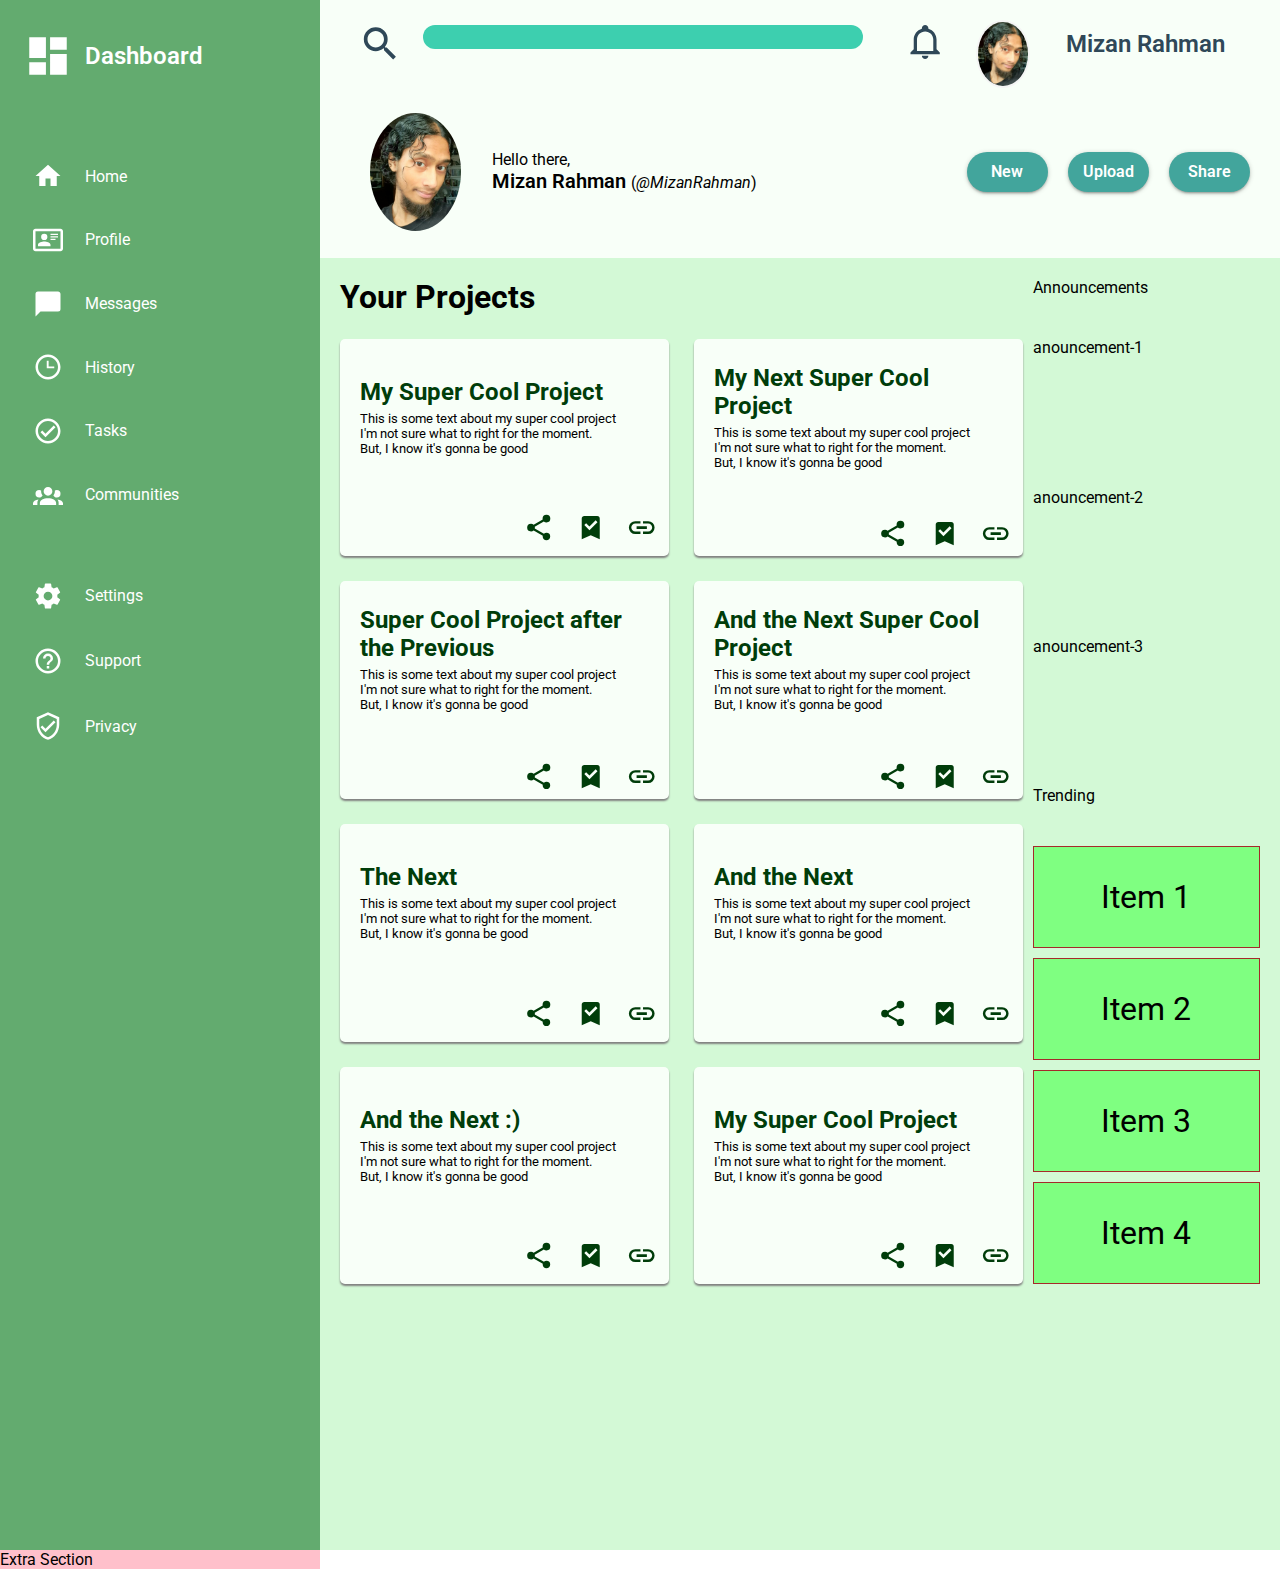
==== commit 9802632f: "Reposition your-projects-grid article svg icons" ====
--- a/index_copy.html
+++ b/index_copy.html
@@ -169,21 +169,21 @@
                                 <svg
                                     class="share-icon"
                                     xmlns="http://www.w3.org/2000/svg"
-                                    viewBox="-15 0 40 40">
-                                    <title>share-variant</title>
-                                    <path d="M18,16.08C17.24,16.08 16.56,16.38 16.04,16.85L8.91,12.7C8.96,12.47 9,12.24 9,12C9,11.76 8.96,11.53 8.91,11.3L15.96,7.19C16.5,7.69 17.21,8 18,8A3,3 0 0,0 21,5A3,3 0 0,0 18,2A3,3 0 0,0 15,5C15,5.24 15.04,5.47 15.09,5.7L8.04,9.81C7.5,9.31 6.79,9 6,9A3,3 0 0,0 3,12A3,3 0 0,0 6,15C6.79,15 7.5,14.69 8.04,14.19L15.16,18.34C15.11,18.55 15.08,18.77 15.08,19C15.08,20.61 16.39,21.91 18,21.91C19.61,21.91 20.92,20.61 20.92,19A2.92,2.92 0 0,0 18,16.08Z" />
-                                </svg>
-                                <svg
-                                    class="bookmark-icon"
-                                    xmlns="http://www.w3.org/2000/svg"
-                                    viewBox="-15 0 40 40">
-                                    <title>bookmark-check</title>
-                                    <path d="M17,3A2,2 0 0,1 19,5V21L12,18L5,21V5C5,3.89 5.9,3 7,3H17M11,14L17.25,7.76L15.84,6.34L11,11.18L8.41,8.59L7,10L11,14Z" />
-                                </svg>
-                                <svg
-                                    class="link-icon"
-                                    xmlns="http://www.w3.org/2000/svg"
-                                    viewBox="-15 0 40 40">
+                                    viewBox="-15 -18 40 40">
+                                    <title>share-variant</title>
+                                    <path d="M18,16.08C17.24,16.08 16.56,16.38 16.04,16.85L8.91,12.7C8.96,12.47 9,12.24 9,12C9,11.76 8.96,11.53 8.91,11.3L15.96,7.19C16.5,7.69 17.21,8 18,8A3,3 0 0,0 21,5A3,3 0 0,0 18,2A3,3 0 0,0 15,5C15,5.24 15.04,5.47 15.09,5.7L8.04,9.81C7.5,9.31 6.79,9 6,9A3,3 0 0,0 3,12A3,3 0 0,0 6,15C6.79,15 7.5,14.69 8.04,14.19L15.16,18.34C15.11,18.55 15.08,18.77 15.08,19C15.08,20.61 16.39,21.91 18,21.91C19.61,21.91 20.92,20.61 20.92,19A2.92,2.92 0 0,0 18,16.08Z" />
+                                </svg>
+                                <svg
+                                    class="bookmark-icon"
+                                    xmlns="http://www.w3.org/2000/svg"
+                                    viewBox="-15 -18 40 40">
+                                    <title>bookmark-check</title>
+                                    <path d="M17,3A2,2 0 0,1 19,5V21L12,18L5,21V5C5,3.89 5.9,3 7,3H17M11,14L17.25,7.76L15.84,6.34L11,11.18L8.41,8.59L7,10L11,14Z" />
+                                </svg>
+                                <svg
+                                    class="link-icon"
+                                    xmlns="http://www.w3.org/2000/svg"
+                                    viewBox="-15 -18 40 40">
                                     <title>link</title>
                                     <path d="M3.9,12C3.9,10.29 5.29,8.9 7,8.9H11V7H7A5,5 0 0,0 2,12A5,5 0 0,0 7,17H11V15.1H7C5.29,15.1 3.9,13.71 3.9,12M8,13H16V11H8V13M17,7H13V8.9H17C18.71,8.9 20.1,10.29 20.1,12C20.1,13.71 18.71,15.1 17,15.1H13V17H17A5,5 0 0,0 22,12A5,5 0 0,0 17,7Z" />
                                 </svg>
@@ -203,21 +203,21 @@
                                 <svg
                                     class="share-icon"
                                     xmlns="http://www.w3.org/2000/svg"
-                                    viewBox="-15 0 40 40">
-                                    <title>share-variant</title>
-                                    <path d="M18,16.08C17.24,16.08 16.56,16.38 16.04,16.85L8.91,12.7C8.96,12.47 9,12.24 9,12C9,11.76 8.96,11.53 8.91,11.3L15.96,7.19C16.5,7.69 17.21,8 18,8A3,3 0 0,0 21,5A3,3 0 0,0 18,2A3,3 0 0,0 15,5C15,5.24 15.04,5.47 15.09,5.7L8.04,9.81C7.5,9.31 6.79,9 6,9A3,3 0 0,0 3,12A3,3 0 0,0 6,15C6.79,15 7.5,14.69 8.04,14.19L15.16,18.34C15.11,18.55 15.08,18.77 15.08,19C15.08,20.61 16.39,21.91 18,21.91C19.61,21.91 20.92,20.61 20.92,19A2.92,2.92 0 0,0 18,16.08Z" />
-                                </svg>
-                                <svg
-                                    class="bookmark-icon"
-                                    xmlns="http://www.w3.org/2000/svg"
-                                    viewBox="-15 0 40 40">
-                                    <title>bookmark-check</title>
-                                    <path d="M17,3A2,2 0 0,1 19,5V21L12,18L5,21V5C5,3.89 5.9,3 7,3H17M11,14L17.25,7.76L15.84,6.34L11,11.18L8.41,8.59L7,10L11,14Z" />
-                                </svg>
-                                <svg
-                                    class="link-icon"
-                                    xmlns="http://www.w3.org/2000/svg"
-                                    viewBox="-15 0 40 40">
+                                    viewBox="-15 -18 40 40">
+                                    <title>share-variant</title>
+                                    <path d="M18,16.08C17.24,16.08 16.56,16.38 16.04,16.85L8.91,12.7C8.96,12.47 9,12.24 9,12C9,11.76 8.96,11.53 8.91,11.3L15.96,7.19C16.5,7.69 17.21,8 18,8A3,3 0 0,0 21,5A3,3 0 0,0 18,2A3,3 0 0,0 15,5C15,5.24 15.04,5.47 15.09,5.7L8.04,9.81C7.5,9.31 6.79,9 6,9A3,3 0 0,0 3,12A3,3 0 0,0 6,15C6.79,15 7.5,14.69 8.04,14.19L15.16,18.34C15.11,18.55 15.08,18.77 15.08,19C15.08,20.61 16.39,21.91 18,21.91C19.61,21.91 20.92,20.61 20.92,19A2.92,2.92 0 0,0 18,16.08Z" />
+                                </svg>
+                                <svg
+                                    class="bookmark-icon"
+                                    xmlns="http://www.w3.org/2000/svg"
+                                    viewBox="-15 -18 40 40">
+                                    <title>bookmark-check</title>
+                                    <path d="M17,3A2,2 0 0,1 19,5V21L12,18L5,21V5C5,3.89 5.9,3 7,3H17M11,14L17.25,7.76L15.84,6.34L11,11.18L8.41,8.59L7,10L11,14Z" />
+                                </svg>
+                                <svg
+                                    class="link-icon"
+                                    xmlns="http://www.w3.org/2000/svg"
+                                    viewBox="-15 -18 40 40">
                                     <title>link</title>
                                     <path d="M3.9,12C3.9,10.29 5.29,8.9 7,8.9H11V7H7A5,5 0 0,0 2,12A5,5 0 0,0 7,17H11V15.1H7C5.29,15.1 3.9,13.71 3.9,12M8,13H16V11H8V13M17,7H13V8.9H17C18.71,8.9 20.1,10.29 20.1,12C20.1,13.71 18.71,15.1 17,15.1H13V17H17A5,5 0 0,0 22,12A5,5 0 0,0 17,7Z" />
                                 </svg>
@@ -237,21 +237,21 @@
                                 <svg
                                     class="share-icon"
                                     xmlns="http://www.w3.org/2000/svg"
-                                    viewBox="-15 0 40 40">
-                                    <title>share-variant</title>
-                                    <path d="M18,16.08C17.24,16.08 16.56,16.38 16.04,16.85L8.91,12.7C8.96,12.47 9,12.24 9,12C9,11.76 8.96,11.53 8.91,11.3L15.96,7.19C16.5,7.69 17.21,8 18,8A3,3 0 0,0 21,5A3,3 0 0,0 18,2A3,3 0 0,0 15,5C15,5.24 15.04,5.47 15.09,5.7L8.04,9.81C7.5,9.31 6.79,9 6,9A3,3 0 0,0 3,12A3,3 0 0,0 6,15C6.79,15 7.5,14.69 8.04,14.19L15.16,18.34C15.11,18.55 15.08,18.77 15.08,19C15.08,20.61 16.39,21.91 18,21.91C19.61,21.91 20.92,20.61 20.92,19A2.92,2.92 0 0,0 18,16.08Z" />
-                                </svg>
-                                <svg
-                                    class="bookmark-icon"
-                                    xmlns="http://www.w3.org/2000/svg"
-                                    viewBox="-15 0 40 40">
-                                    <title>bookmark-check</title>
-                                    <path d="M17,3A2,2 0 0,1 19,5V21L12,18L5,21V5C5,3.89 5.9,3 7,3H17M11,14L17.25,7.76L15.84,6.34L11,11.18L8.41,8.59L7,10L11,14Z" />
-                                </svg>
-                                <svg
-                                    class="link-icon"
-                                    xmlns="http://www.w3.org/2000/svg"
-                                    viewBox="-15 0 40 40">
+                                    viewBox="-15 -18 40 40">
+                                    <title>share-variant</title>
+                                    <path d="M18,16.08C17.24,16.08 16.56,16.38 16.04,16.85L8.91,12.7C8.96,12.47 9,12.24 9,12C9,11.76 8.96,11.53 8.91,11.3L15.96,7.19C16.5,7.69 17.21,8 18,8A3,3 0 0,0 21,5A3,3 0 0,0 18,2A3,3 0 0,0 15,5C15,5.24 15.04,5.47 15.09,5.7L8.04,9.81C7.5,9.31 6.79,9 6,9A3,3 0 0,0 3,12A3,3 0 0,0 6,15C6.79,15 7.5,14.69 8.04,14.19L15.16,18.34C15.11,18.55 15.08,18.77 15.08,19C15.08,20.61 16.39,21.91 18,21.91C19.61,21.91 20.92,20.61 20.92,19A2.92,2.92 0 0,0 18,16.08Z" />
+                                </svg>
+                                <svg
+                                    class="bookmark-icon"
+                                    xmlns="http://www.w3.org/2000/svg"
+                                    viewBox="-15 -18 40 40">
+                                    <title>bookmark-check</title>
+                                    <path d="M17,3A2,2 0 0,1 19,5V21L12,18L5,21V5C5,3.89 5.9,3 7,3H17M11,14L17.25,7.76L15.84,6.34L11,11.18L8.41,8.59L7,10L11,14Z" />
+                                </svg>
+                                <svg
+                                    class="link-icon"
+                                    xmlns="http://www.w3.org/2000/svg"
+                                    viewBox="-15 -18 40 40">
                                     <title>link</title>
                                     <path d="M3.9,12C3.9,10.29 5.29,8.9 7,8.9H11V7H7A5,5 0 0,0 2,12A5,5 0 0,0 7,17H11V15.1H7C5.29,15.1 3.9,13.71 3.9,12M8,13H16V11H8V13M17,7H13V8.9H17C18.71,8.9 20.1,10.29 20.1,12C20.1,13.71 18.71,15.1 17,15.1H13V17H17A5,5 0 0,0 22,12A5,5 0 0,0 17,7Z" />
                                 </svg>
@@ -271,21 +271,21 @@
                                 <svg
                                     class="share-icon"
                                     xmlns="http://www.w3.org/2000/svg"
-                                    viewBox="-15 0 40 40">
-                                    <title>share-variant</title>
-                                    <path d="M18,16.08C17.24,16.08 16.56,16.38 16.04,16.85L8.91,12.7C8.96,12.47 9,12.24 9,12C9,11.76 8.96,11.53 8.91,11.3L15.96,7.19C16.5,7.69 17.21,8 18,8A3,3 0 0,0 21,5A3,3 0 0,0 18,2A3,3 0 0,0 15,5C15,5.24 15.04,5.47 15.09,5.7L8.04,9.81C7.5,9.31 6.79,9 6,9A3,3 0 0,0 3,12A3,3 0 0,0 6,15C6.79,15 7.5,14.69 8.04,14.19L15.16,18.34C15.11,18.55 15.08,18.77 15.08,19C15.08,20.61 16.39,21.91 18,21.91C19.61,21.91 20.92,20.61 20.92,19A2.92,2.92 0 0,0 18,16.08Z" />
-                                </svg>
-                                <svg
-                                    class="bookmark-icon"
-                                    xmlns="http://www.w3.org/2000/svg"
-                                    viewBox="-15 0 40 40">
-                                    <title>bookmark-check</title>
-                                    <path d="M17,3A2,2 0 0,1 19,5V21L12,18L5,21V5C5,3.89 5.9,3 7,3H17M11,14L17.25,7.76L15.84,6.34L11,11.18L8.41,8.59L7,10L11,14Z" />
-                                </svg>
-                                <svg
-                                    class="link-icon"
-                                    xmlns="http://www.w3.org/2000/svg"
-                                    viewBox="-15 0 40 40">
+                                    viewBox="-15 -18 40 40">
+                                    <title>share-variant</title>
+                                    <path d="M18,16.08C17.24,16.08 16.56,16.38 16.04,16.85L8.91,12.7C8.96,12.47 9,12.24 9,12C9,11.76 8.96,11.53 8.91,11.3L15.96,7.19C16.5,7.69 17.21,8 18,8A3,3 0 0,0 21,5A3,3 0 0,0 18,2A3,3 0 0,0 15,5C15,5.24 15.04,5.47 15.09,5.7L8.04,9.81C7.5,9.31 6.79,9 6,9A3,3 0 0,0 3,12A3,3 0 0,0 6,15C6.79,15 7.5,14.69 8.04,14.19L15.16,18.34C15.11,18.55 15.08,18.77 15.08,19C15.08,20.61 16.39,21.91 18,21.91C19.61,21.91 20.92,20.61 20.92,19A2.92,2.92 0 0,0 18,16.08Z" />
+                                </svg>
+                                <svg
+                                    class="bookmark-icon"
+                                    xmlns="http://www.w3.org/2000/svg"
+                                    viewBox="-15 -18 40 40">
+                                    <title>bookmark-check</title>
+                                    <path d="M17,3A2,2 0 0,1 19,5V21L12,18L5,21V5C5,3.89 5.9,3 7,3H17M11,14L17.25,7.76L15.84,6.34L11,11.18L8.41,8.59L7,10L11,14Z" />
+                                </svg>
+                                <svg
+                                    class="link-icon"
+                                    xmlns="http://www.w3.org/2000/svg"
+                                    viewBox="-15 -18 40 40">
                                     <title>link</title>
                                     <path d="M3.9,12C3.9,10.29 5.29,8.9 7,8.9H11V7H7A5,5 0 0,0 2,12A5,5 0 0,0 7,17H11V15.1H7C5.29,15.1 3.9,13.71 3.9,12M8,13H16V11H8V13M17,7H13V8.9H17C18.71,8.9 20.1,10.29 20.1,12C20.1,13.71 18.71,15.1 17,15.1H13V17H17A5,5 0 0,0 22,12A5,5 0 0,0 17,7Z" />
                                 </svg>
@@ -305,21 +305,21 @@
                                 <svg
                                     class="share-icon"
                                     xmlns="http://www.w3.org/2000/svg"
-                                    viewBox="-15 0 40 40">
-                                    <title>share-variant</title>
-                                    <path d="M18,16.08C17.24,16.08 16.56,16.38 16.04,16.85L8.91,12.7C8.96,12.47 9,12.24 9,12C9,11.76 8.96,11.53 8.91,11.3L15.96,7.19C16.5,7.69 17.21,8 18,8A3,3 0 0,0 21,5A3,3 0 0,0 18,2A3,3 0 0,0 15,5C15,5.24 15.04,5.47 15.09,5.7L8.04,9.81C7.5,9.31 6.79,9 6,9A3,3 0 0,0 3,12A3,3 0 0,0 6,15C6.79,15 7.5,14.69 8.04,14.19L15.16,18.34C15.11,18.55 15.08,18.77 15.08,19C15.08,20.61 16.39,21.91 18,21.91C19.61,21.91 20.92,20.61 20.92,19A2.92,2.92 0 0,0 18,16.08Z" />
-                                </svg>
-                                <svg
-                                    class="bookmark-icon"
-                                    xmlns="http://www.w3.org/2000/svg"
-                                    viewBox="-15 0 40 40">
-                                    <title>bookmark-check</title>
-                                    <path d="M17,3A2,2 0 0,1 19,5V21L12,18L5,21V5C5,3.89 5.9,3 7,3H17M11,14L17.25,7.76L15.84,6.34L11,11.18L8.41,8.59L7,10L11,14Z" />
-                                </svg>
-                                <svg
-                                    class="link-icon"
-                                    xmlns="http://www.w3.org/2000/svg"
-                                    viewBox="-15 0 40 40">
+                                    viewBox="-15 -18 40 40">
+                                    <title>share-variant</title>
+                                    <path d="M18,16.08C17.24,16.08 16.56,16.38 16.04,16.85L8.91,12.7C8.96,12.47 9,12.24 9,12C9,11.76 8.96,11.53 8.91,11.3L15.96,7.19C16.5,7.69 17.21,8 18,8A3,3 0 0,0 21,5A3,3 0 0,0 18,2A3,3 0 0,0 15,5C15,5.24 15.04,5.47 15.09,5.7L8.04,9.81C7.5,9.31 6.79,9 6,9A3,3 0 0,0 3,12A3,3 0 0,0 6,15C6.79,15 7.5,14.69 8.04,14.19L15.16,18.34C15.11,18.55 15.08,18.77 15.08,19C15.08,20.61 16.39,21.91 18,21.91C19.61,21.91 20.92,20.61 20.92,19A2.92,2.92 0 0,0 18,16.08Z" />
+                                </svg>
+                                <svg
+                                    class="bookmark-icon"
+                                    xmlns="http://www.w3.org/2000/svg"
+                                    viewBox="-15 -18 40 40">
+                                    <title>bookmark-check</title>
+                                    <path d="M17,3A2,2 0 0,1 19,5V21L12,18L5,21V5C5,3.89 5.9,3 7,3H17M11,14L17.25,7.76L15.84,6.34L11,11.18L8.41,8.59L7,10L11,14Z" />
+                                </svg>
+                                <svg
+                                    class="link-icon"
+                                    xmlns="http://www.w3.org/2000/svg"
+                                    viewBox="-15 -18 40 40">
                                     <title>link</title>
                                     <path d="M3.9,12C3.9,10.29 5.29,8.9 7,8.9H11V7H7A5,5 0 0,0 2,12A5,5 0 0,0 7,17H11V15.1H7C5.29,15.1 3.9,13.71 3.9,12M8,13H16V11H8V13M17,7H13V8.9H17C18.71,8.9 20.1,10.29 20.1,12C20.1,13.71 18.71,15.1 17,15.1H13V17H17A5,5 0 0,0 22,12A5,5 0 0,0 17,7Z" />
                                 </svg>
@@ -339,21 +339,21 @@
                                 <svg
                                     class="share-icon"
                                     xmlns="http://www.w3.org/2000/svg"
-                                    viewBox="-15 0 40 40">
-                                    <title>share-variant</title>
-                                    <path d="M18,16.08C17.24,16.08 16.56,16.38 16.04,16.85L8.91,12.7C8.96,12.47 9,12.24 9,12C9,11.76 8.96,11.53 8.91,11.3L15.96,7.19C16.5,7.69 17.21,8 18,8A3,3 0 0,0 21,5A3,3 0 0,0 18,2A3,3 0 0,0 15,5C15,5.24 15.04,5.47 15.09,5.7L8.04,9.81C7.5,9.31 6.79,9 6,9A3,3 0 0,0 3,12A3,3 0 0,0 6,15C6.79,15 7.5,14.69 8.04,14.19L15.16,18.34C15.11,18.55 15.08,18.77 15.08,19C15.08,20.61 16.39,21.91 18,21.91C19.61,21.91 20.92,20.61 20.92,19A2.92,2.92 0 0,0 18,16.08Z" />
-                                </svg>
-                                <svg
-                                    class="bookmark-icon"
-                                    xmlns="http://www.w3.org/2000/svg"
-                                    viewBox="-15 0 40 40">
-                                    <title>bookmark-check</title>
-                                    <path d="M17,3A2,2 0 0,1 19,5V21L12,18L5,21V5C5,3.89 5.9,3 7,3H17M11,14L17.25,7.76L15.84,6.34L11,11.18L8.41,8.59L7,10L11,14Z" />
-                                </svg>
-                                <svg
-                                    class="link-icon"
-                                    xmlns="http://www.w3.org/2000/svg"
-                                    viewBox="-15 0 40 40">
+                                    viewBox="-15 -18 40 40">
+                                    <title>share-variant</title>
+                                    <path d="M18,16.08C17.24,16.08 16.56,16.38 16.04,16.85L8.91,12.7C8.96,12.47 9,12.24 9,12C9,11.76 8.96,11.53 8.91,11.3L15.96,7.19C16.5,7.69 17.21,8 18,8A3,3 0 0,0 21,5A3,3 0 0,0 18,2A3,3 0 0,0 15,5C15,5.24 15.04,5.47 15.09,5.7L8.04,9.81C7.5,9.31 6.79,9 6,9A3,3 0 0,0 3,12A3,3 0 0,0 6,15C6.79,15 7.5,14.69 8.04,14.19L15.16,18.34C15.11,18.55 15.08,18.77 15.08,19C15.08,20.61 16.39,21.91 18,21.91C19.61,21.91 20.92,20.61 20.92,19A2.92,2.92 0 0,0 18,16.08Z" />
+                                </svg>
+                                <svg
+                                    class="bookmark-icon"
+                                    xmlns="http://www.w3.org/2000/svg"
+                                    viewBox="-15 -18 40 40">
+                                    <title>bookmark-check</title>
+                                    <path d="M17,3A2,2 0 0,1 19,5V21L12,18L5,21V5C5,3.89 5.9,3 7,3H17M11,14L17.25,7.76L15.84,6.34L11,11.18L8.41,8.59L7,10L11,14Z" />
+                                </svg>
+                                <svg
+                                    class="link-icon"
+                                    xmlns="http://www.w3.org/2000/svg"
+                                    viewBox="-15 -18 40 40">
                                     <title>link</title>
                                     <path d="M3.9,12C3.9,10.29 5.29,8.9 7,8.9H11V7H7A5,5 0 0,0 2,12A5,5 0 0,0 7,17H11V15.1H7C5.29,15.1 3.9,13.71 3.9,12M8,13H16V11H8V13M17,7H13V8.9H17C18.71,8.9 20.1,10.29 20.1,12C20.1,13.71 18.71,15.1 17,15.1H13V17H17A5,5 0 0,0 22,12A5,5 0 0,0 17,7Z" />
                                 </svg>
@@ -373,21 +373,21 @@
                                 <svg
                                     class="share-icon"
                                     xmlns="http://www.w3.org/2000/svg"
-                                    viewBox="-15 0 40 40">
-                                    <title>share-variant</title>
-                                    <path d="M18,16.08C17.24,16.08 16.56,16.38 16.04,16.85L8.91,12.7C8.96,12.47 9,12.24 9,12C9,11.76 8.96,11.53 8.91,11.3L15.96,7.19C16.5,7.69 17.21,8 18,8A3,3 0 0,0 21,5A3,3 0 0,0 18,2A3,3 0 0,0 15,5C15,5.24 15.04,5.47 15.09,5.7L8.04,9.81C7.5,9.31 6.79,9 6,9A3,3 0 0,0 3,12A3,3 0 0,0 6,15C6.79,15 7.5,14.69 8.04,14.19L15.16,18.34C15.11,18.55 15.08,18.77 15.08,19C15.08,20.61 16.39,21.91 18,21.91C19.61,21.91 20.92,20.61 20.92,19A2.92,2.92 0 0,0 18,16.08Z" />
-                                </svg>
-                                <svg
-                                    class="bookmark-icon"
-                                    xmlns="http://www.w3.org/2000/svg"
-                                    viewBox="-15 0 40 40">
-                                    <title>bookmark-check</title>
-                                    <path d="M17,3A2,2 0 0,1 19,5V21L12,18L5,21V5C5,3.89 5.9,3 7,3H17M11,14L17.25,7.76L15.84,6.34L11,11.18L8.41,8.59L7,10L11,14Z" />
-                                </svg>
-                                <svg
-                                    class="link-icon"
-                                    xmlns="http://www.w3.org/2000/svg"
-                                    viewBox="-15 0 40 40">
+                                    viewBox="-15 -18 40 40">
+                                    <title>share-variant</title>
+                                    <path d="M18,16.08C17.24,16.08 16.56,16.38 16.04,16.85L8.91,12.7C8.96,12.47 9,12.24 9,12C9,11.76 8.96,11.53 8.91,11.3L15.96,7.19C16.5,7.69 17.21,8 18,8A3,3 0 0,0 21,5A3,3 0 0,0 18,2A3,3 0 0,0 15,5C15,5.24 15.04,5.47 15.09,5.7L8.04,9.81C7.5,9.31 6.79,9 6,9A3,3 0 0,0 3,12A3,3 0 0,0 6,15C6.79,15 7.5,14.69 8.04,14.19L15.16,18.34C15.11,18.55 15.08,18.77 15.08,19C15.08,20.61 16.39,21.91 18,21.91C19.61,21.91 20.92,20.61 20.92,19A2.92,2.92 0 0,0 18,16.08Z" />
+                                </svg>
+                                <svg
+                                    class="bookmark-icon"
+                                    xmlns="http://www.w3.org/2000/svg"
+                                    viewBox="-15 -18 40 40">
+                                    <title>bookmark-check</title>
+                                    <path d="M17,3A2,2 0 0,1 19,5V21L12,18L5,21V5C5,3.89 5.9,3 7,3H17M11,14L17.25,7.76L15.84,6.34L11,11.18L8.41,8.59L7,10L11,14Z" />
+                                </svg>
+                                <svg
+                                    class="link-icon"
+                                    xmlns="http://www.w3.org/2000/svg"
+                                    viewBox="-15 -18 40 40">
                                     <title>link</title>
                                     <path d="M3.9,12C3.9,10.29 5.29,8.9 7,8.9H11V7H7A5,5 0 0,0 2,12A5,5 0 0,0 7,17H11V15.1H7C5.29,15.1 3.9,13.71 3.9,12M8,13H16V11H8V13M17,7H13V8.9H17C18.71,8.9 20.1,10.29 20.1,12C20.1,13.71 18.71,15.1 17,15.1H13V17H17A5,5 0 0,0 22,12A5,5 0 0,0 17,7Z" />
                                 </svg>
@@ -407,21 +407,21 @@
                                 <svg
                                     class="share-icon"
                                     xmlns="http://www.w3.org/2000/svg"
-                                    viewBox="-15 0 40 40">
-                                    <title>share-variant</title>
-                                    <path d="M18,16.08C17.24,16.08 16.56,16.38 16.04,16.85L8.91,12.7C8.96,12.47 9,12.24 9,12C9,11.76 8.96,11.53 8.91,11.3L15.96,7.19C16.5,7.69 17.21,8 18,8A3,3 0 0,0 21,5A3,3 0 0,0 18,2A3,3 0 0,0 15,5C15,5.24 15.04,5.47 15.09,5.7L8.04,9.81C7.5,9.31 6.79,9 6,9A3,3 0 0,0 3,12A3,3 0 0,0 6,15C6.79,15 7.5,14.69 8.04,14.19L15.16,18.34C15.11,18.55 15.08,18.77 15.08,19C15.08,20.61 16.39,21.91 18,21.91C19.61,21.91 20.92,20.61 20.92,19A2.92,2.92 0 0,0 18,16.08Z" />
-                                </svg>
-                                <svg
-                                    class="bookmark-icon"
-                                    xmlns="http://www.w3.org/2000/svg"
-                                    viewBox="-15 0 40 40">
-                                    <title>bookmark-check</title>
-                                    <path d="M17,3A2,2 0 0,1 19,5V21L12,18L5,21V5C5,3.89 5.9,3 7,3H17M11,14L17.25,7.76L15.84,6.34L11,11.18L8.41,8.59L7,10L11,14Z" />
-                                </svg>
-                                <svg
-                                    class="link-icon"
-                                    xmlns="http://www.w3.org/2000/svg"
-                                    viewBox="-15 0 40 40">
+                                    viewBox="-15 -18 40 40">
+                                    <title>share-variant</title>
+                                    <path d="M18,16.08C17.24,16.08 16.56,16.38 16.04,16.85L8.91,12.7C8.96,12.47 9,12.24 9,12C9,11.76 8.96,11.53 8.91,11.3L15.96,7.19C16.5,7.69 17.21,8 18,8A3,3 0 0,0 21,5A3,3 0 0,0 18,2A3,3 0 0,0 15,5C15,5.24 15.04,5.47 15.09,5.7L8.04,9.81C7.5,9.31 6.79,9 6,9A3,3 0 0,0 3,12A3,3 0 0,0 6,15C6.79,15 7.5,14.69 8.04,14.19L15.16,18.34C15.11,18.55 15.08,18.77 15.08,19C15.08,20.61 16.39,21.91 18,21.91C19.61,21.91 20.92,20.61 20.92,19A2.92,2.92 0 0,0 18,16.08Z" />
+                                </svg>
+                                <svg
+                                    class="bookmark-icon"
+                                    xmlns="http://www.w3.org/2000/svg"
+                                    viewBox="-15 -18 40 40">
+                                    <title>bookmark-check</title>
+                                    <path d="M17,3A2,2 0 0,1 19,5V21L12,18L5,21V5C5,3.89 5.9,3 7,3H17M11,14L17.25,7.76L15.84,6.34L11,11.18L8.41,8.59L7,10L11,14Z" />
+                                </svg>
+                                <svg
+                                    class="link-icon"
+                                    xmlns="http://www.w3.org/2000/svg"
+                                    viewBox="-15 -18 40 40">
                                     <title>link</title>
                                     <path d="M3.9,12C3.9,10.29 5.29,8.9 7,8.9H11V7H7A5,5 0 0,0 2,12A5,5 0 0,0 7,17H11V15.1H7C5.29,15.1 3.9,13.71 3.9,12M8,13H16V11H8V13M17,7H13V8.9H17C18.71,8.9 20.1,10.29 20.1,12C20.1,13.71 18.71,15.1 17,15.1H13V17H17A5,5 0 0,0 22,12A5,5 0 0,0 17,7Z" />
                                 </svg>
--- a/style.css
+++ b/style.css
@@ -285,7 +285,7 @@
     padding: 10px;
 
     display: grid;
-    grid-template-rows: auto auto;
+    grid-template-rows: 70% 20%;
     gap: 10px;
 }
 
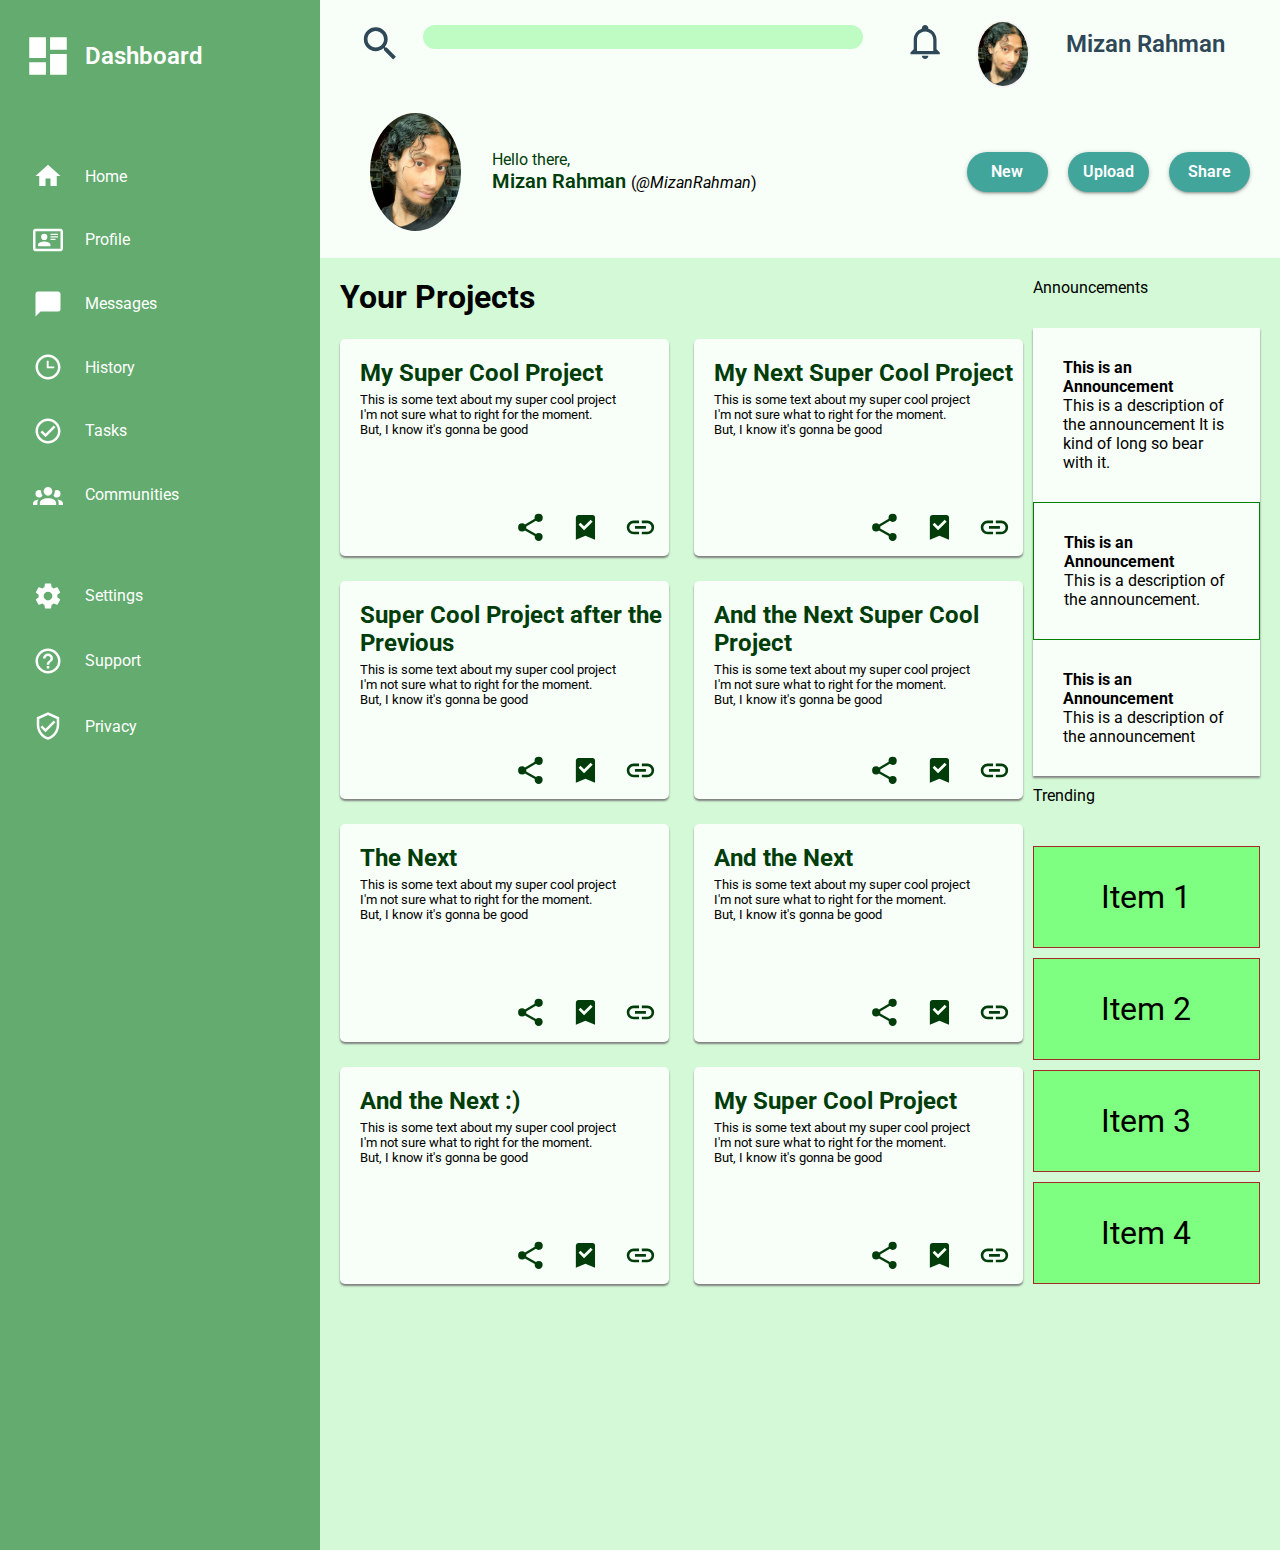
==== commit 2f5bfe3a: "Fix minor svg issue in your-projects-grid" ====
--- a/index_copy.html
+++ b/index_copy.html
@@ -169,21 +169,21 @@
                                 <svg
                                     class="share-icon"
                                     xmlns="http://www.w3.org/2000/svg"
-                                    viewBox="-15 -18 40 40">
-                                    <title>share-variant</title>
-                                    <path d="M18,16.08C17.24,16.08 16.56,16.38 16.04,16.85L8.91,12.7C8.96,12.47 9,12.24 9,12C9,11.76 8.96,11.53 8.91,11.3L15.96,7.19C16.5,7.69 17.21,8 18,8A3,3 0 0,0 21,5A3,3 0 0,0 18,2A3,3 0 0,0 15,5C15,5.24 15.04,5.47 15.09,5.7L8.04,9.81C7.5,9.31 6.79,9 6,9A3,3 0 0,0 3,12A3,3 0 0,0 6,15C6.79,15 7.5,14.69 8.04,14.19L15.16,18.34C15.11,18.55 15.08,18.77 15.08,19C15.08,20.61 16.39,21.91 18,21.91C19.61,21.91 20.92,20.61 20.92,19A2.92,2.92 0 0,0 18,16.08Z" />
-                                </svg>
-                                <svg
-                                    class="bookmark-icon"
-                                    xmlns="http://www.w3.org/2000/svg"
-                                    viewBox="-15 -18 40 40">
-                                    <title>bookmark-check</title>
-                                    <path d="M17,3A2,2 0 0,1 19,5V21L12,18L5,21V5C5,3.89 5.9,3 7,3H17M11,14L17.25,7.76L15.84,6.34L11,11.18L8.41,8.59L7,10L11,14Z" />
-                                </svg>
-                                <svg
-                                    class="link-icon"
-                                    xmlns="http://www.w3.org/2000/svg"
-                                    viewBox="-15 -18 40 40">
+                                    viewBox="0 0 40 40">
+                                    <title>share-variant</title>
+                                    <path d="M18,16.08C17.24,16.08 16.56,16.38 16.04,16.85L8.91,12.7C8.96,12.47 9,12.24 9,12C9,11.76 8.96,11.53 8.91,11.3L15.96,7.19C16.5,7.69 17.21,8 18,8A3,3 0 0,0 21,5A3,3 0 0,0 18,2A3,3 0 0,0 15,5C15,5.24 15.04,5.47 15.09,5.7L8.04,9.81C7.5,9.31 6.79,9 6,9A3,3 0 0,0 3,12A3,3 0 0,0 6,15C6.79,15 7.5,14.69 8.04,14.19L15.16,18.34C15.11,18.55 15.08,18.77 15.08,19C15.08,20.61 16.39,21.91 18,21.91C19.61,21.91 20.92,20.61 20.92,19A2.92,2.92 0 0,0 18,16.08Z" />
+                                </svg>
+                                <svg
+                                    class="bookmark-icon"
+                                    xmlns="http://www.w3.org/2000/svg"
+                                    viewBox="0 0 40 40">
+                                    <title>bookmark-check</title>
+                                    <path d="M17,3A2,2 0 0,1 19,5V21L12,18L5,21V5C5,3.89 5.9,3 7,3H17M11,14L17.25,7.76L15.84,6.34L11,11.18L8.41,8.59L7,10L11,14Z" />
+                                </svg>
+                                <svg
+                                    class="link-icon"
+                                    xmlns="http://www.w3.org/2000/svg"
+                                    viewBox="0 0 40 40">
                                     <title>link</title>
                                     <path d="M3.9,12C3.9,10.29 5.29,8.9 7,8.9H11V7H7A5,5 0 0,0 2,12A5,5 0 0,0 7,17H11V15.1H7C5.29,15.1 3.9,13.71 3.9,12M8,13H16V11H8V13M17,7H13V8.9H17C18.71,8.9 20.1,10.29 20.1,12C20.1,13.71 18.71,15.1 17,15.1H13V17H17A5,5 0 0,0 22,12A5,5 0 0,0 17,7Z" />
                                 </svg>
@@ -203,21 +203,21 @@
                                 <svg
                                     class="share-icon"
                                     xmlns="http://www.w3.org/2000/svg"
-                                    viewBox="-15 -18 40 40">
-                                    <title>share-variant</title>
-                                    <path d="M18,16.08C17.24,16.08 16.56,16.38 16.04,16.85L8.91,12.7C8.96,12.47 9,12.24 9,12C9,11.76 8.96,11.53 8.91,11.3L15.96,7.19C16.5,7.69 17.21,8 18,8A3,3 0 0,0 21,5A3,3 0 0,0 18,2A3,3 0 0,0 15,5C15,5.24 15.04,5.47 15.09,5.7L8.04,9.81C7.5,9.31 6.79,9 6,9A3,3 0 0,0 3,12A3,3 0 0,0 6,15C6.79,15 7.5,14.69 8.04,14.19L15.16,18.34C15.11,18.55 15.08,18.77 15.08,19C15.08,20.61 16.39,21.91 18,21.91C19.61,21.91 20.92,20.61 20.92,19A2.92,2.92 0 0,0 18,16.08Z" />
-                                </svg>
-                                <svg
-                                    class="bookmark-icon"
-                                    xmlns="http://www.w3.org/2000/svg"
-                                    viewBox="-15 -18 40 40">
-                                    <title>bookmark-check</title>
-                                    <path d="M17,3A2,2 0 0,1 19,5V21L12,18L5,21V5C5,3.89 5.9,3 7,3H17M11,14L17.25,7.76L15.84,6.34L11,11.18L8.41,8.59L7,10L11,14Z" />
-                                </svg>
-                                <svg
-                                    class="link-icon"
-                                    xmlns="http://www.w3.org/2000/svg"
-                                    viewBox="-15 -18 40 40">
+                                    viewBox="0 0 40 40">
+                                    <title>share-variant</title>
+                                    <path d="M18,16.08C17.24,16.08 16.56,16.38 16.04,16.85L8.91,12.7C8.96,12.47 9,12.24 9,12C9,11.76 8.96,11.53 8.91,11.3L15.96,7.19C16.5,7.69 17.21,8 18,8A3,3 0 0,0 21,5A3,3 0 0,0 18,2A3,3 0 0,0 15,5C15,5.24 15.04,5.47 15.09,5.7L8.04,9.81C7.5,9.31 6.79,9 6,9A3,3 0 0,0 3,12A3,3 0 0,0 6,15C6.79,15 7.5,14.69 8.04,14.19L15.16,18.34C15.11,18.55 15.08,18.77 15.08,19C15.08,20.61 16.39,21.91 18,21.91C19.61,21.91 20.92,20.61 20.92,19A2.92,2.92 0 0,0 18,16.08Z" />
+                                </svg>
+                                <svg
+                                    class="bookmark-icon"
+                                    xmlns="http://www.w3.org/2000/svg"
+                                    viewBox="0 0 40 40">
+                                    <title>bookmark-check</title>
+                                    <path d="M17,3A2,2 0 0,1 19,5V21L12,18L5,21V5C5,3.89 5.9,3 7,3H17M11,14L17.25,7.76L15.84,6.34L11,11.18L8.41,8.59L7,10L11,14Z" />
+                                </svg>
+                                <svg
+                                    class="link-icon"
+                                    xmlns="http://www.w3.org/2000/svg"
+                                    viewBox="0 0 40 40">
                                     <title>link</title>
                                     <path d="M3.9,12C3.9,10.29 5.29,8.9 7,8.9H11V7H7A5,5 0 0,0 2,12A5,5 0 0,0 7,17H11V15.1H7C5.29,15.1 3.9,13.71 3.9,12M8,13H16V11H8V13M17,7H13V8.9H17C18.71,8.9 20.1,10.29 20.1,12C20.1,13.71 18.71,15.1 17,15.1H13V17H17A5,5 0 0,0 22,12A5,5 0 0,0 17,7Z" />
                                 </svg>
@@ -237,21 +237,21 @@
                                 <svg
                                     class="share-icon"
                                     xmlns="http://www.w3.org/2000/svg"
-                                    viewBox="-15 -18 40 40">
-                                    <title>share-variant</title>
-                                    <path d="M18,16.08C17.24,16.08 16.56,16.38 16.04,16.85L8.91,12.7C8.96,12.47 9,12.24 9,12C9,11.76 8.96,11.53 8.91,11.3L15.96,7.19C16.5,7.69 17.21,8 18,8A3,3 0 0,0 21,5A3,3 0 0,0 18,2A3,3 0 0,0 15,5C15,5.24 15.04,5.47 15.09,5.7L8.04,9.81C7.5,9.31 6.79,9 6,9A3,3 0 0,0 3,12A3,3 0 0,0 6,15C6.79,15 7.5,14.69 8.04,14.19L15.16,18.34C15.11,18.55 15.08,18.77 15.08,19C15.08,20.61 16.39,21.91 18,21.91C19.61,21.91 20.92,20.61 20.92,19A2.92,2.92 0 0,0 18,16.08Z" />
-                                </svg>
-                                <svg
-                                    class="bookmark-icon"
-                                    xmlns="http://www.w3.org/2000/svg"
-                                    viewBox="-15 -18 40 40">
-                                    <title>bookmark-check</title>
-                                    <path d="M17,3A2,2 0 0,1 19,5V21L12,18L5,21V5C5,3.89 5.9,3 7,3H17M11,14L17.25,7.76L15.84,6.34L11,11.18L8.41,8.59L7,10L11,14Z" />
-                                </svg>
-                                <svg
-                                    class="link-icon"
-                                    xmlns="http://www.w3.org/2000/svg"
-                                    viewBox="-15 -18 40 40">
+                                    viewBox="0 0 40 40">
+                                    <title>share-variant</title>
+                                    <path d="M18,16.08C17.24,16.08 16.56,16.38 16.04,16.85L8.91,12.7C8.96,12.47 9,12.24 9,12C9,11.76 8.96,11.53 8.91,11.3L15.96,7.19C16.5,7.69 17.21,8 18,8A3,3 0 0,0 21,5A3,3 0 0,0 18,2A3,3 0 0,0 15,5C15,5.24 15.04,5.47 15.09,5.7L8.04,9.81C7.5,9.31 6.79,9 6,9A3,3 0 0,0 3,12A3,3 0 0,0 6,15C6.79,15 7.5,14.69 8.04,14.19L15.16,18.34C15.11,18.55 15.08,18.77 15.08,19C15.08,20.61 16.39,21.91 18,21.91C19.61,21.91 20.92,20.61 20.92,19A2.92,2.92 0 0,0 18,16.08Z" />
+                                </svg>
+                                <svg
+                                    class="bookmark-icon"
+                                    xmlns="http://www.w3.org/2000/svg"
+                                    viewBox="0 0 40 40">
+                                    <title>bookmark-check</title>
+                                    <path d="M17,3A2,2 0 0,1 19,5V21L12,18L5,21V5C5,3.89 5.9,3 7,3H17M11,14L17.25,7.76L15.84,6.34L11,11.18L8.41,8.59L7,10L11,14Z" />
+                                </svg>
+                                <svg
+                                    class="link-icon"
+                                    xmlns="http://www.w3.org/2000/svg"
+                                    viewBox="0 0 40 40">
                                     <title>link</title>
                                     <path d="M3.9,12C3.9,10.29 5.29,8.9 7,8.9H11V7H7A5,5 0 0,0 2,12A5,5 0 0,0 7,17H11V15.1H7C5.29,15.1 3.9,13.71 3.9,12M8,13H16V11H8V13M17,7H13V8.9H17C18.71,8.9 20.1,10.29 20.1,12C20.1,13.71 18.71,15.1 17,15.1H13V17H17A5,5 0 0,0 22,12A5,5 0 0,0 17,7Z" />
                                 </svg>
@@ -271,21 +271,21 @@
                                 <svg
                                     class="share-icon"
                                     xmlns="http://www.w3.org/2000/svg"
-                                    viewBox="-15 -18 40 40">
-                                    <title>share-variant</title>
-                                    <path d="M18,16.08C17.24,16.08 16.56,16.38 16.04,16.85L8.91,12.7C8.96,12.47 9,12.24 9,12C9,11.76 8.96,11.53 8.91,11.3L15.96,7.19C16.5,7.69 17.21,8 18,8A3,3 0 0,0 21,5A3,3 0 0,0 18,2A3,3 0 0,0 15,5C15,5.24 15.04,5.47 15.09,5.7L8.04,9.81C7.5,9.31 6.79,9 6,9A3,3 0 0,0 3,12A3,3 0 0,0 6,15C6.79,15 7.5,14.69 8.04,14.19L15.16,18.34C15.11,18.55 15.08,18.77 15.08,19C15.08,20.61 16.39,21.91 18,21.91C19.61,21.91 20.92,20.61 20.92,19A2.92,2.92 0 0,0 18,16.08Z" />
-                                </svg>
-                                <svg
-                                    class="bookmark-icon"
-                                    xmlns="http://www.w3.org/2000/svg"
-                                    viewBox="-15 -18 40 40">
-                                    <title>bookmark-check</title>
-                                    <path d="M17,3A2,2 0 0,1 19,5V21L12,18L5,21V5C5,3.89 5.9,3 7,3H17M11,14L17.25,7.76L15.84,6.34L11,11.18L8.41,8.59L7,10L11,14Z" />
-                                </svg>
-                                <svg
-                                    class="link-icon"
-                                    xmlns="http://www.w3.org/2000/svg"
-                                    viewBox="-15 -18 40 40">
+                                    viewBox="0 0 40 40">
+                                    <title>share-variant</title>
+                                    <path d="M18,16.08C17.24,16.08 16.56,16.38 16.04,16.85L8.91,12.7C8.96,12.47 9,12.24 9,12C9,11.76 8.96,11.53 8.91,11.3L15.96,7.19C16.5,7.69 17.21,8 18,8A3,3 0 0,0 21,5A3,3 0 0,0 18,2A3,3 0 0,0 15,5C15,5.24 15.04,5.47 15.09,5.7L8.04,9.81C7.5,9.31 6.79,9 6,9A3,3 0 0,0 3,12A3,3 0 0,0 6,15C6.79,15 7.5,14.69 8.04,14.19L15.16,18.34C15.11,18.55 15.08,18.77 15.08,19C15.08,20.61 16.39,21.91 18,21.91C19.61,21.91 20.92,20.61 20.92,19A2.92,2.92 0 0,0 18,16.08Z" />
+                                </svg>
+                                <svg
+                                    class="bookmark-icon"
+                                    xmlns="http://www.w3.org/2000/svg"
+                                    viewBox="0 0 40 40">
+                                    <title>bookmark-check</title>
+                                    <path d="M17,3A2,2 0 0,1 19,5V21L12,18L5,21V5C5,3.89 5.9,3 7,3H17M11,14L17.25,7.76L15.84,6.34L11,11.18L8.41,8.59L7,10L11,14Z" />
+                                </svg>
+                                <svg
+                                    class="link-icon"
+                                    xmlns="http://www.w3.org/2000/svg"
+                                    viewBox="0 0 40 40">
                                     <title>link</title>
                                     <path d="M3.9,12C3.9,10.29 5.29,8.9 7,8.9H11V7H7A5,5 0 0,0 2,12A5,5 0 0,0 7,17H11V15.1H7C5.29,15.1 3.9,13.71 3.9,12M8,13H16V11H8V13M17,7H13V8.9H17C18.71,8.9 20.1,10.29 20.1,12C20.1,13.71 18.71,15.1 17,15.1H13V17H17A5,5 0 0,0 22,12A5,5 0 0,0 17,7Z" />
                                 </svg>
@@ -305,21 +305,21 @@
                                 <svg
                                     class="share-icon"
                                     xmlns="http://www.w3.org/2000/svg"
-                                    viewBox="-15 -18 40 40">
-                                    <title>share-variant</title>
-                                    <path d="M18,16.08C17.24,16.08 16.56,16.38 16.04,16.85L8.91,12.7C8.96,12.47 9,12.24 9,12C9,11.76 8.96,11.53 8.91,11.3L15.96,7.19C16.5,7.69 17.21,8 18,8A3,3 0 0,0 21,5A3,3 0 0,0 18,2A3,3 0 0,0 15,5C15,5.24 15.04,5.47 15.09,5.7L8.04,9.81C7.5,9.31 6.79,9 6,9A3,3 0 0,0 3,12A3,3 0 0,0 6,15C6.79,15 7.5,14.69 8.04,14.19L15.16,18.34C15.11,18.55 15.08,18.77 15.08,19C15.08,20.61 16.39,21.91 18,21.91C19.61,21.91 20.92,20.61 20.92,19A2.92,2.92 0 0,0 18,16.08Z" />
-                                </svg>
-                                <svg
-                                    class="bookmark-icon"
-                                    xmlns="http://www.w3.org/2000/svg"
-                                    viewBox="-15 -18 40 40">
-                                    <title>bookmark-check</title>
-                                    <path d="M17,3A2,2 0 0,1 19,5V21L12,18L5,21V5C5,3.89 5.9,3 7,3H17M11,14L17.25,7.76L15.84,6.34L11,11.18L8.41,8.59L7,10L11,14Z" />
-                                </svg>
-                                <svg
-                                    class="link-icon"
-                                    xmlns="http://www.w3.org/2000/svg"
-                                    viewBox="-15 -18 40 40">
+                                    viewBox="0 0 40 40">
+                                    <title>share-variant</title>
+                                    <path d="M18,16.08C17.24,16.08 16.56,16.38 16.04,16.85L8.91,12.7C8.96,12.47 9,12.24 9,12C9,11.76 8.96,11.53 8.91,11.3L15.96,7.19C16.5,7.69 17.21,8 18,8A3,3 0 0,0 21,5A3,3 0 0,0 18,2A3,3 0 0,0 15,5C15,5.24 15.04,5.47 15.09,5.7L8.04,9.81C7.5,9.31 6.79,9 6,9A3,3 0 0,0 3,12A3,3 0 0,0 6,15C6.79,15 7.5,14.69 8.04,14.19L15.16,18.34C15.11,18.55 15.08,18.77 15.08,19C15.08,20.61 16.39,21.91 18,21.91C19.61,21.91 20.92,20.61 20.92,19A2.92,2.92 0 0,0 18,16.08Z" />
+                                </svg>
+                                <svg
+                                    class="bookmark-icon"
+                                    xmlns="http://www.w3.org/2000/svg"
+                                    viewBox="0 0 40 40">
+                                    <title>bookmark-check</title>
+                                    <path d="M17,3A2,2 0 0,1 19,5V21L12,18L5,21V5C5,3.89 5.9,3 7,3H17M11,14L17.25,7.76L15.84,6.34L11,11.18L8.41,8.59L7,10L11,14Z" />
+                                </svg>
+                                <svg
+                                    class="link-icon"
+                                    xmlns="http://www.w3.org/2000/svg"
+                                    viewBox="0 0 40 40">
                                     <title>link</title>
                                     <path d="M3.9,12C3.9,10.29 5.29,8.9 7,8.9H11V7H7A5,5 0 0,0 2,12A5,5 0 0,0 7,17H11V15.1H7C5.29,15.1 3.9,13.71 3.9,12M8,13H16V11H8V13M17,7H13V8.9H17C18.71,8.9 20.1,10.29 20.1,12C20.1,13.71 18.71,15.1 17,15.1H13V17H17A5,5 0 0,0 22,12A5,5 0 0,0 17,7Z" />
                                 </svg>
@@ -339,21 +339,21 @@
                                 <svg
                                     class="share-icon"
                                     xmlns="http://www.w3.org/2000/svg"
-                                    viewBox="-15 -18 40 40">
-                                    <title>share-variant</title>
-                                    <path d="M18,16.08C17.24,16.08 16.56,16.38 16.04,16.85L8.91,12.7C8.96,12.47 9,12.24 9,12C9,11.76 8.96,11.53 8.91,11.3L15.96,7.19C16.5,7.69 17.21,8 18,8A3,3 0 0,0 21,5A3,3 0 0,0 18,2A3,3 0 0,0 15,5C15,5.24 15.04,5.47 15.09,5.7L8.04,9.81C7.5,9.31 6.79,9 6,9A3,3 0 0,0 3,12A3,3 0 0,0 6,15C6.79,15 7.5,14.69 8.04,14.19L15.16,18.34C15.11,18.55 15.08,18.77 15.08,19C15.08,20.61 16.39,21.91 18,21.91C19.61,21.91 20.92,20.61 20.92,19A2.92,2.92 0 0,0 18,16.08Z" />
-                                </svg>
-                                <svg
-                                    class="bookmark-icon"
-                                    xmlns="http://www.w3.org/2000/svg"
-                                    viewBox="-15 -18 40 40">
-                                    <title>bookmark-check</title>
-                                    <path d="M17,3A2,2 0 0,1 19,5V21L12,18L5,21V5C5,3.89 5.9,3 7,3H17M11,14L17.25,7.76L15.84,6.34L11,11.18L8.41,8.59L7,10L11,14Z" />
-                                </svg>
-                                <svg
-                                    class="link-icon"
-                                    xmlns="http://www.w3.org/2000/svg"
-                                    viewBox="-15 -18 40 40">
+                                    viewBox="0 0 40 40">
+                                    <title>share-variant</title>
+                                    <path d="M18,16.08C17.24,16.08 16.56,16.38 16.04,16.85L8.91,12.7C8.96,12.47 9,12.24 9,12C9,11.76 8.96,11.53 8.91,11.3L15.96,7.19C16.5,7.69 17.21,8 18,8A3,3 0 0,0 21,5A3,3 0 0,0 18,2A3,3 0 0,0 15,5C15,5.24 15.04,5.47 15.09,5.7L8.04,9.81C7.5,9.31 6.79,9 6,9A3,3 0 0,0 3,12A3,3 0 0,0 6,15C6.79,15 7.5,14.69 8.04,14.19L15.16,18.34C15.11,18.55 15.08,18.77 15.08,19C15.08,20.61 16.39,21.91 18,21.91C19.61,21.91 20.92,20.61 20.92,19A2.92,2.92 0 0,0 18,16.08Z" />
+                                </svg>
+                                <svg
+                                    class="bookmark-icon"
+                                    xmlns="http://www.w3.org/2000/svg"
+                                    viewBox="0 0 40 40">
+                                    <title>bookmark-check</title>
+                                    <path d="M17,3A2,2 0 0,1 19,5V21L12,18L5,21V5C5,3.89 5.9,3 7,3H17M11,14L17.25,7.76L15.84,6.34L11,11.18L8.41,8.59L7,10L11,14Z" />
+                                </svg>
+                                <svg
+                                    class="link-icon"
+                                    xmlns="http://www.w3.org/2000/svg"
+                                    viewBox="0 0 40 40">
                                     <title>link</title>
                                     <path d="M3.9,12C3.9,10.29 5.29,8.9 7,8.9H11V7H7A5,5 0 0,0 2,12A5,5 0 0,0 7,17H11V15.1H7C5.29,15.1 3.9,13.71 3.9,12M8,13H16V11H8V13M17,7H13V8.9H17C18.71,8.9 20.1,10.29 20.1,12C20.1,13.71 18.71,15.1 17,15.1H13V17H17A5,5 0 0,0 22,12A5,5 0 0,0 17,7Z" />
                                 </svg>
@@ -373,21 +373,21 @@
                                 <svg
                                     class="share-icon"
                                     xmlns="http://www.w3.org/2000/svg"
-                                    viewBox="-15 -18 40 40">
-                                    <title>share-variant</title>
-                                    <path d="M18,16.08C17.24,16.08 16.56,16.38 16.04,16.85L8.91,12.7C8.96,12.47 9,12.24 9,12C9,11.76 8.96,11.53 8.91,11.3L15.96,7.19C16.5,7.69 17.21,8 18,8A3,3 0 0,0 21,5A3,3 0 0,0 18,2A3,3 0 0,0 15,5C15,5.24 15.04,5.47 15.09,5.7L8.04,9.81C7.5,9.31 6.79,9 6,9A3,3 0 0,0 3,12A3,3 0 0,0 6,15C6.79,15 7.5,14.69 8.04,14.19L15.16,18.34C15.11,18.55 15.08,18.77 15.08,19C15.08,20.61 16.39,21.91 18,21.91C19.61,21.91 20.92,20.61 20.92,19A2.92,2.92 0 0,0 18,16.08Z" />
-                                </svg>
-                                <svg
-                                    class="bookmark-icon"
-                                    xmlns="http://www.w3.org/2000/svg"
-                                    viewBox="-15 -18 40 40">
-                                    <title>bookmark-check</title>
-                                    <path d="M17,3A2,2 0 0,1 19,5V21L12,18L5,21V5C5,3.89 5.9,3 7,3H17M11,14L17.25,7.76L15.84,6.34L11,11.18L8.41,8.59L7,10L11,14Z" />
-                                </svg>
-                                <svg
-                                    class="link-icon"
-                                    xmlns="http://www.w3.org/2000/svg"
-                                    viewBox="-15 -18 40 40">
+                                    viewBox="0 0 40 40">
+                                    <title>share-variant</title>
+                                    <path d="M18,16.08C17.24,16.08 16.56,16.38 16.04,16.85L8.91,12.7C8.96,12.47 9,12.24 9,12C9,11.76 8.96,11.53 8.91,11.3L15.96,7.19C16.5,7.69 17.21,8 18,8A3,3 0 0,0 21,5A3,3 0 0,0 18,2A3,3 0 0,0 15,5C15,5.24 15.04,5.47 15.09,5.7L8.04,9.81C7.5,9.31 6.79,9 6,9A3,3 0 0,0 3,12A3,3 0 0,0 6,15C6.79,15 7.5,14.69 8.04,14.19L15.16,18.34C15.11,18.55 15.08,18.77 15.08,19C15.08,20.61 16.39,21.91 18,21.91C19.61,21.91 20.92,20.61 20.92,19A2.92,2.92 0 0,0 18,16.08Z" />
+                                </svg>
+                                <svg
+                                    class="bookmark-icon"
+                                    xmlns="http://www.w3.org/2000/svg"
+                                    viewBox="0 0 40 40">
+                                    <title>bookmark-check</title>
+                                    <path d="M17,3A2,2 0 0,1 19,5V21L12,18L5,21V5C5,3.89 5.9,3 7,3H17M11,14L17.25,7.76L15.84,6.34L11,11.18L8.41,8.59L7,10L11,14Z" />
+                                </svg>
+                                <svg
+                                    class="link-icon"
+                                    xmlns="http://www.w3.org/2000/svg"
+                                    viewBox="0 0 40 40">
                                     <title>link</title>
                                     <path d="M3.9,12C3.9,10.29 5.29,8.9 7,8.9H11V7H7A5,5 0 0,0 2,12A5,5 0 0,0 7,17H11V15.1H7C5.29,15.1 3.9,13.71 3.9,12M8,13H16V11H8V13M17,7H13V8.9H17C18.71,8.9 20.1,10.29 20.1,12C20.1,13.71 18.71,15.1 17,15.1H13V17H17A5,5 0 0,0 22,12A5,5 0 0,0 17,7Z" />
                                 </svg>
@@ -407,21 +407,21 @@
                                 <svg
                                     class="share-icon"
                                     xmlns="http://www.w3.org/2000/svg"
-                                    viewBox="-15 -18 40 40">
-                                    <title>share-variant</title>
-                                    <path d="M18,16.08C17.24,16.08 16.56,16.38 16.04,16.85L8.91,12.7C8.96,12.47 9,12.24 9,12C9,11.76 8.96,11.53 8.91,11.3L15.96,7.19C16.5,7.69 17.21,8 18,8A3,3 0 0,0 21,5A3,3 0 0,0 18,2A3,3 0 0,0 15,5C15,5.24 15.04,5.47 15.09,5.7L8.04,9.81C7.5,9.31 6.79,9 6,9A3,3 0 0,0 3,12A3,3 0 0,0 6,15C6.79,15 7.5,14.69 8.04,14.19L15.16,18.34C15.11,18.55 15.08,18.77 15.08,19C15.08,20.61 16.39,21.91 18,21.91C19.61,21.91 20.92,20.61 20.92,19A2.92,2.92 0 0,0 18,16.08Z" />
-                                </svg>
-                                <svg
-                                    class="bookmark-icon"
-                                    xmlns="http://www.w3.org/2000/svg"
-                                    viewBox="-15 -18 40 40">
-                                    <title>bookmark-check</title>
-                                    <path d="M17,3A2,2 0 0,1 19,5V21L12,18L5,21V5C5,3.89 5.9,3 7,3H17M11,14L17.25,7.76L15.84,6.34L11,11.18L8.41,8.59L7,10L11,14Z" />
-                                </svg>
-                                <svg
-                                    class="link-icon"
-                                    xmlns="http://www.w3.org/2000/svg"
-                                    viewBox="-15 -18 40 40">
+                                    viewBox="0 0 40 40">
+                                    <title>share-variant</title>
+                                    <path d="M18,16.08C17.24,16.08 16.56,16.38 16.04,16.85L8.91,12.7C8.96,12.47 9,12.24 9,12C9,11.76 8.96,11.53 8.91,11.3L15.96,7.19C16.5,7.69 17.21,8 18,8A3,3 0 0,0 21,5A3,3 0 0,0 18,2A3,3 0 0,0 15,5C15,5.24 15.04,5.47 15.09,5.7L8.04,9.81C7.5,9.31 6.79,9 6,9A3,3 0 0,0 3,12A3,3 0 0,0 6,15C6.79,15 7.5,14.69 8.04,14.19L15.16,18.34C15.11,18.55 15.08,18.77 15.08,19C15.08,20.61 16.39,21.91 18,21.91C19.61,21.91 20.92,20.61 20.92,19A2.92,2.92 0 0,0 18,16.08Z" />
+                                </svg>
+                                <svg
+                                    class="bookmark-icon"
+                                    xmlns="http://www.w3.org/2000/svg"
+                                    viewBox="0 0 40 40">
+                                    <title>bookmark-check</title>
+                                    <path d="M17,3A2,2 0 0,1 19,5V21L12,18L5,21V5C5,3.89 5.9,3 7,3H17M11,14L17.25,7.76L15.84,6.34L11,11.18L8.41,8.59L7,10L11,14Z" />
+                                </svg>
+                                <svg
+                                    class="link-icon"
+                                    xmlns="http://www.w3.org/2000/svg"
+                                    viewBox="0 0 40 40">
                                     <title>link</title>
                                     <path d="M3.9,12C3.9,10.29 5.29,8.9 7,8.9H11V7H7A5,5 0 0,0 2,12A5,5 0 0,0 7,17H11V15.1H7C5.29,15.1 3.9,13.71 3.9,12M8,13H16V11H8V13M17,7H13V8.9H17C18.71,8.9 20.1,10.29 20.1,12C20.1,13.71 18.71,15.1 17,15.1H13V17H17A5,5 0 0,0 22,12A5,5 0 0,0 17,7Z" />
                                 </svg>
@@ -431,9 +431,27 @@
                 </div>
                 <div class="announcements-grid">
                     <p class="announcements">Announcements</p>
-                    <article class="anouncement-1">anouncement-1</article>
-                    <article class="anouncement-2">anouncement-2</article>
-                    <article class="anouncement-3">anouncement-3</article>
+                    <article class="announcement-1">
+                        <div class="wrapper">
+                            <h4>This is an Announcement</h4>
+                            <p>This is a description of the announcement
+                                It is kind of long so bear with it.
+                            </p>
+                        </div>
+                    </article>
+                    <article class="announcement-2">
+                        <div class="wrapper">
+                            <h4>This is an Announcement</h4>
+                            <p>This is a description of the announcement.
+                            </p>
+                        </div>
+                    </article>
+                    <article class="announcement-3">
+                        <div class="wrapper">
+                            <h4>This is an Announcement</h4>
+                            <p>This is a description of the announcement</p>
+                        </div>
+                    </article>
                 </div>
                 <div class="trending-grid">
                     <p class="trending">Trending</p>
@@ -444,7 +462,6 @@
                 </div>
             </div>
         </section>
-        <section class="extra-section" style="background-color: pink;">Extra Section</section>
     </div>
 </body>
 </html>--- a/style.css
+++ b/style.css
@@ -14,7 +14,7 @@
     grid-template-rows: 1fr 5fr;
 }
 
-footer {
+.extra-section {
     height: 100px;
 }
 
@@ -47,7 +47,7 @@
     height: 35%;
     margin-top: 5px;
 
-    background-color: #3DCFAF;
+    background-color: #befcc3;
     border: none;
     border-radius: 20px;
 }
@@ -102,10 +102,12 @@
 }
 
 .greeting {
+    color: #003D0A;
     font-size: 1rem;
 }
 
 .hero-profile-name {
+    color: #003D0A;
     font-size: 1.25rem;
     font-weight: 600;
 }
@@ -275,13 +277,11 @@
     background-color: #F8FFF8;
     border-radius: 5px;
     box-shadow: 0px 2px 2px 0px gray;
-
-    display: flex;
-    flex-direction: column;
-    justify-content: center;
 }
 
 .article-content-wrapper {
+    height: 100%;
+    width: 100%;
     padding: 10px;
 
     display: grid;
@@ -321,7 +321,25 @@
 .announcements-grid {
     display: grid;
     grid-template-rows: 50px auto;
-    gap: 10px;
+    /* gap: 10px; */
+}
+
+.announcements-grid > article {
+    background-color: #F8FFF8;
+    box-shadow: 0px 2px 2px 0px gray;
+}
+
+.announcement-2 {
+  border: 1px solid green;
+}
+
+.announcements-grid div.wrapper {
+    padding: 30px;
+    margin: auto;
+}
+
+.announcements-grid > article > p {
+    font-size: 0.8rem;
 }
 
 /*  trending section */
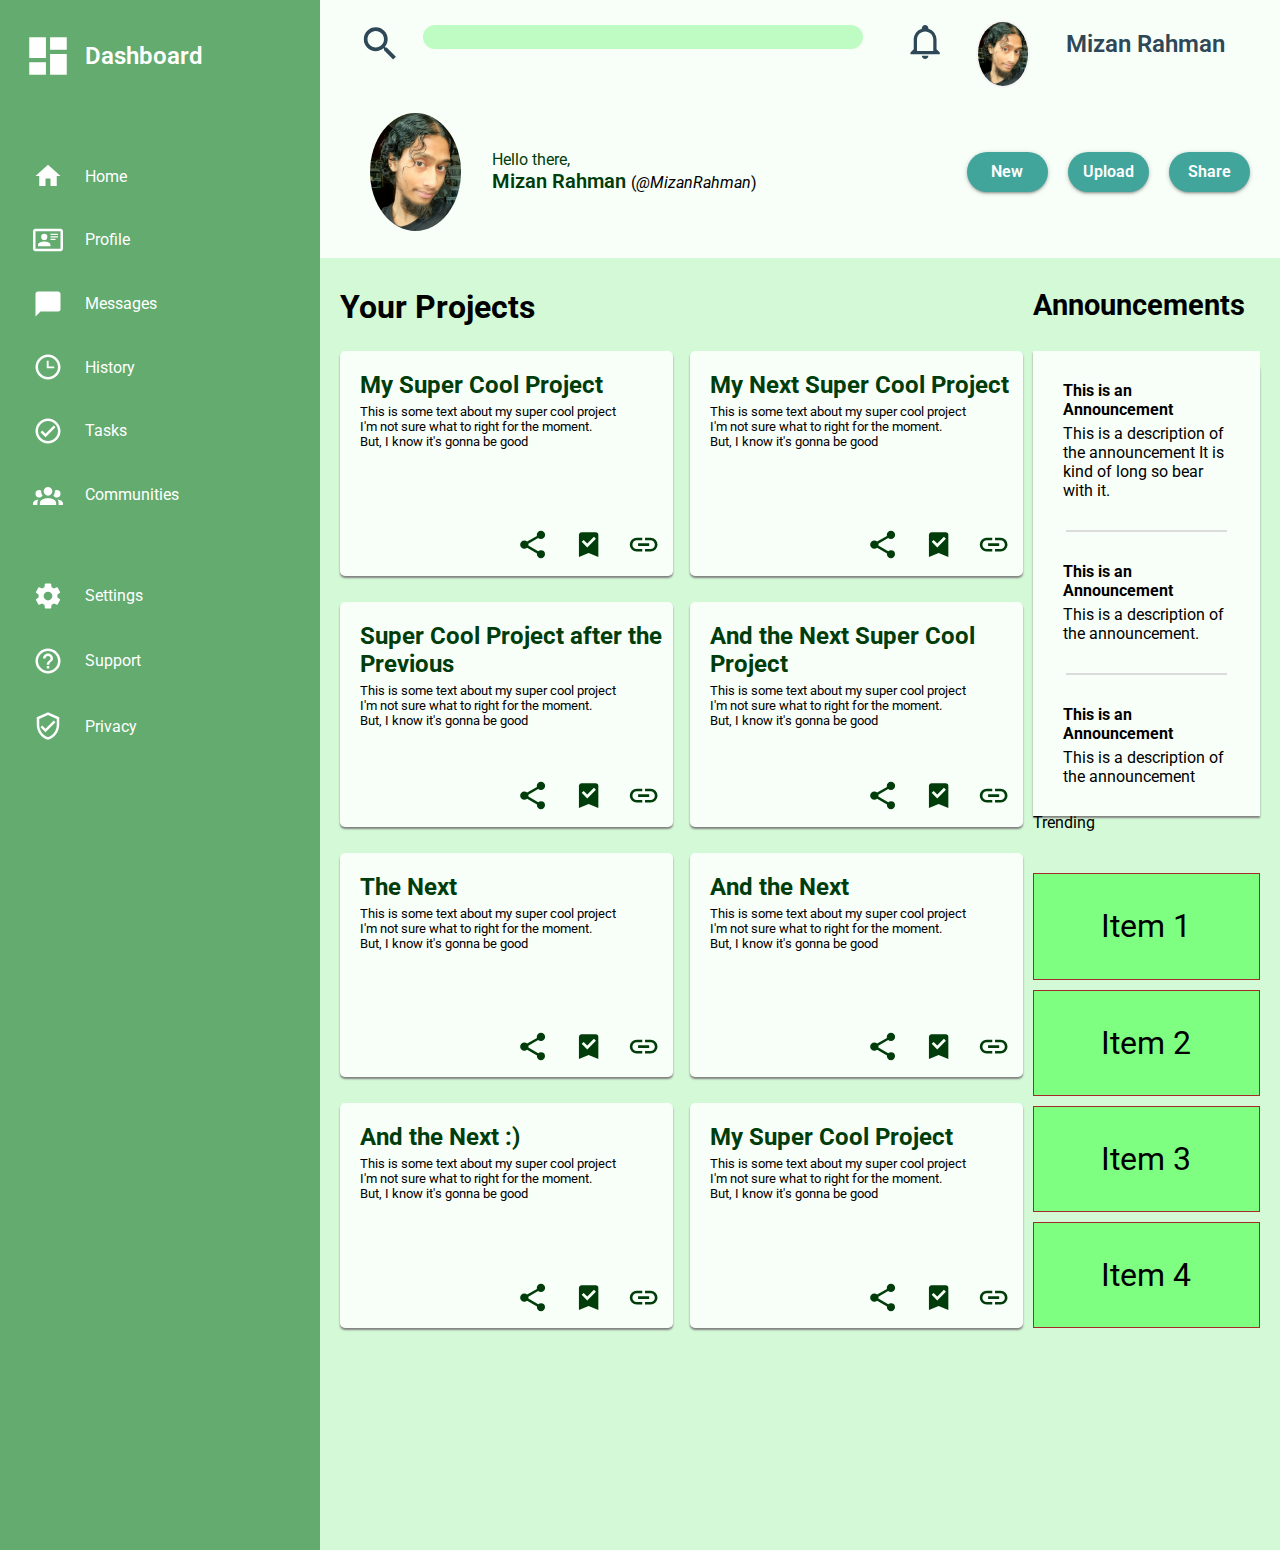
==== commit 53b40530: "Complete Announcements grid formatting and styling" ====
--- a/index_copy.html
+++ b/index_copy.html
@@ -430,28 +430,36 @@
                     </article>
                 </div>
                 <div class="announcements-grid">
-                    <p class="announcements">Announcements</p>
-                    <article class="announcement-1">
-                        <div class="wrapper">
-                            <h4>This is an Announcement</h4>
-                            <p>This is a description of the announcement
-                                It is kind of long so bear with it.
-                            </p>
-                        </div>
-                    </article>
-                    <article class="announcement-2">
-                        <div class="wrapper">
-                            <h4>This is an Announcement</h4>
-                            <p>This is a description of the announcement.
-                            </p>
-                        </div>
-                    </article>
-                    <article class="announcement-3">
-                        <div class="wrapper">
-                            <h4>This is an Announcement</h4>
-                            <p>This is a description of the announcement</p>
-                        </div>
-                    </article>
+                    <p class="announcements-heading">Announcements</p>
+                    <div class="announcements-wrapper">
+                        <article class="announcement-1">
+                            <div class="wrapper">
+                                <h4>This is an Announcement</h4>
+                                <p>This is a description of the announcement
+                                    It is kind of long so bear with it.
+                                </p>
+                            </div>
+                        </article>
+                        <div class="divider-wrapper">
+                            <div class="divider-line"></div>
+                        </div>
+                        <article class="announcement-2">
+                            <div class="wrapper">
+                                <h4>This is an Announcement</h4>
+                                <p>This is a description of the announcement.
+                                </p>
+                            </div>
+                        </article>
+                        <div class="divider-wrapper">
+                            <div class="divider-line"></div>
+                        </div>
+                        <article class="announcement-3">
+                            <div class="wrapper">
+                                <h4>This is an Announcement</h4>
+                                <p>This is a description of the announcement</p>
+                            </div>
+                        </article>
+                    </div>
                 </div>
                 <div class="trending-grid">
                     <p class="trending">Trending</p>
--- a/style.css
+++ b/style.css
@@ -236,6 +236,8 @@
 
 /*  main content grid */
 .main-content-grid {
+    margin-top: 10px;
+
     display: grid;
     grid-template-columns: 3fr 1fr;
     grid-template-rows: 1fr 1fr;
@@ -260,7 +262,7 @@
     grid-template-columns: repeat(2, 1fr);
     grid-template-rows: 3.5% repeat(auto-fit, minmax(25px, 1fr));
     grid-auto-flow: row;
-    gap: 25px;
+    gap: 2.5%;
 }
 
 .your-projects-heading {
@@ -321,16 +323,26 @@
 .announcements-grid {
     display: grid;
     grid-template-rows: 50px auto;
-    /* gap: 10px; */
-}
-
-.announcements-grid > article {
+    gap: 2.5%;
+}
+
+.announcements-wrapper {
+    box-shadow: 0px 2px 2px 0px gray;
+    display: grid;
+
+    border-top-right-radius: 20px;
+}
+
+.announcements-heading {
+    font-size: 1.8rem;
+    font-family: 'Roboto';
+    font-weight: 700;
+
+    background-color: #d3f9d6;
+}
+
+.announcements-grid article {
     background-color: #F8FFF8;
-    box-shadow: 0px 2px 2px 0px gray;
-}
-
-.announcement-2 {
-  border: 1px solid green;
 }
 
 .announcements-grid div.wrapper {
@@ -341,6 +353,25 @@
 .announcements-grid > article > p {
     font-size: 0.8rem;
 }
+
+.announcements-grid h4 {
+    margin-bottom: 5px;
+}
+
+.divider-line {
+    width: 70%;
+    border: 1px solid gainsboro;
+}
+
+.divider-wrapper {
+    justify-self: center;
+    width: 100%;
+    background-color: #F8FFF8;
+
+    display: flex;
+    justify-content: center;
+}
+
 
 /*  trending section */
 .trending-grid {
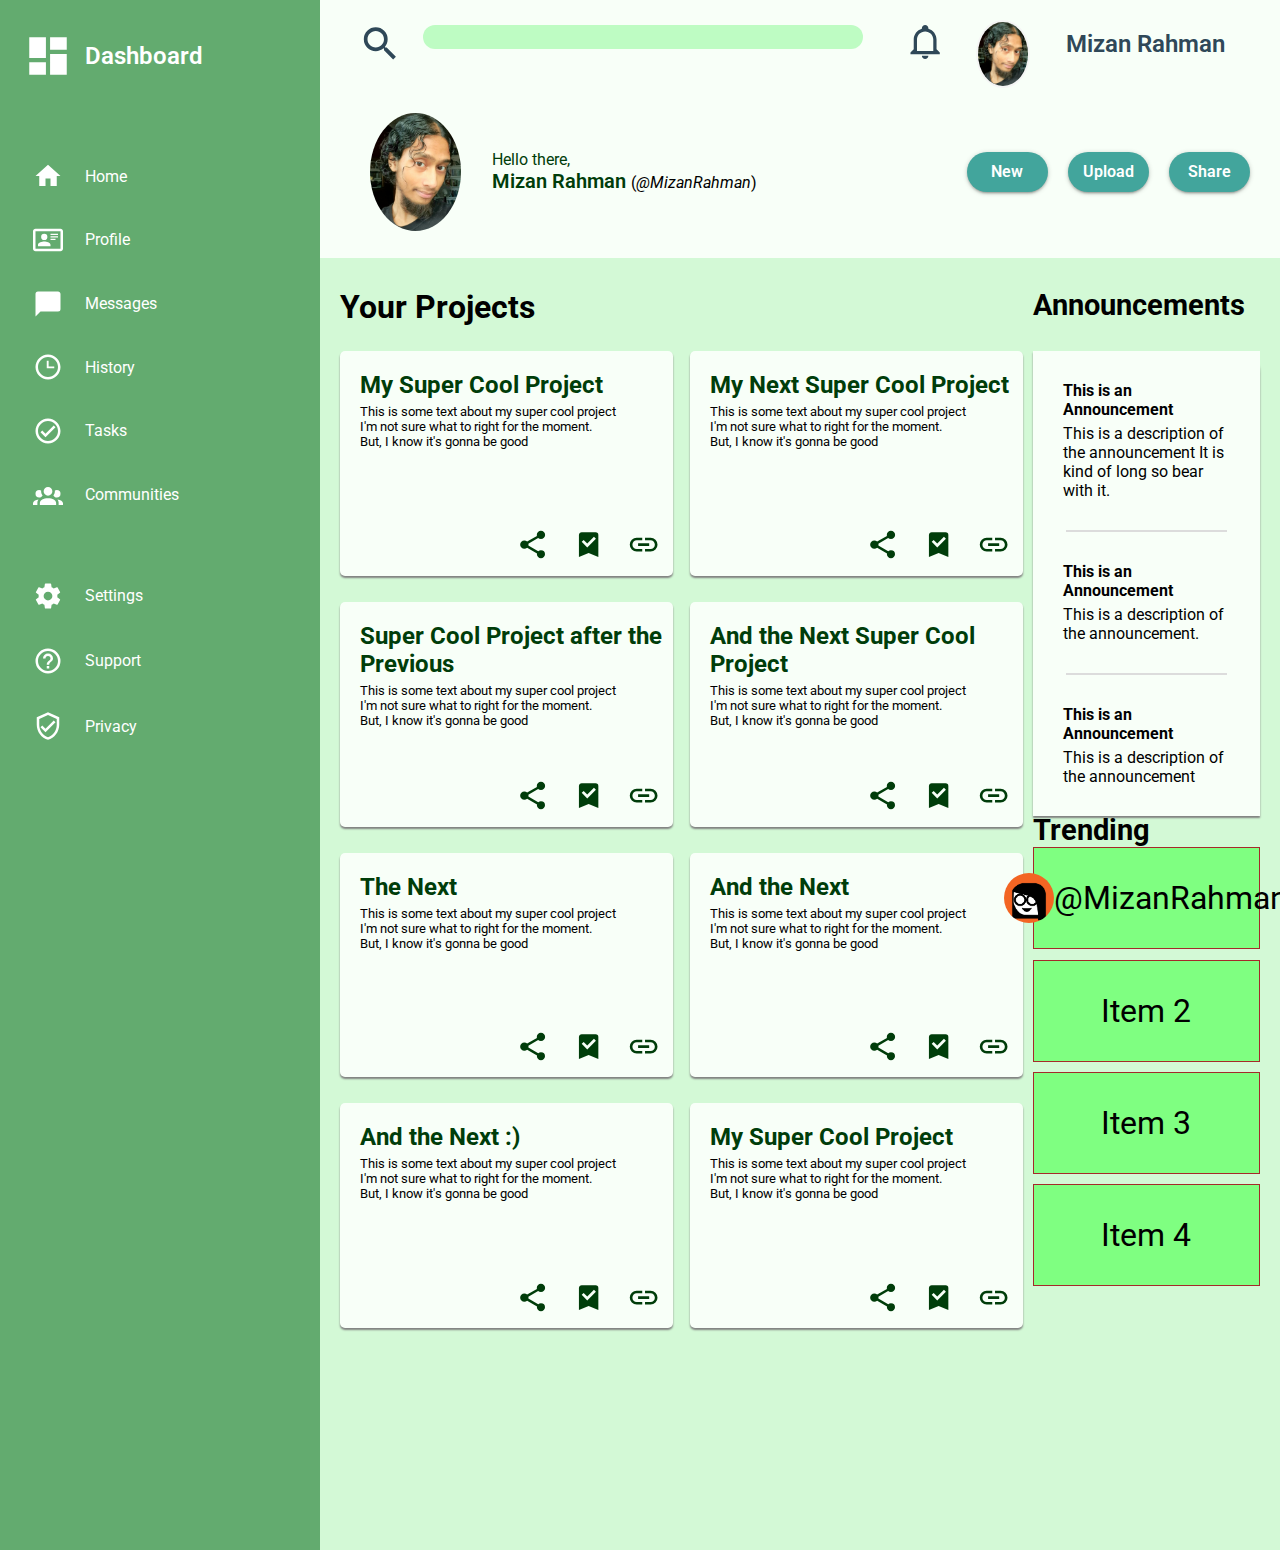
==== commit f526c491: "Start Trending section formatting" ====
--- a/index_copy.html
+++ b/index_copy.html
@@ -461,12 +461,18 @@
                         </article>
                     </div>
                 </div>
-                <div class="trending-grid">
-                    <p class="trending">Trending</p>
-                    <div class="item-1">Item 1</div>
-                    <div class="item-2">Item 2</div>
-                    <div class="item-3">Item 3</div>
-                    <div class="item-4">Item 4</div>
+                <div>
+                    <p class="trending-heading">Trending</p>
+                    <div class="trending-grid">
+                        <div class="item-1">
+                            <img src="./images/avatar_images/basic-shape-avatar-1632968.jpg" alt="avatar picutre">
+                            <p>@MizanRahman</p>
+                            <p></p>
+                        </div>
+                        <div class="item-2">Item 2</div>
+                        <div class="item-3">Item 3</div>
+                        <div class="item-4">Item 4</div>
+                    </div>
                 </div>
             </div>
         </section>
--- a/style.css
+++ b/style.css
@@ -374,10 +374,15 @@
 
 
 /*  trending section */
+.trending-heading {
+    font-size: 1.8rem;
+    font-family: 'Roboto';
+    font-weight: 700;
+}
+
 .trending-grid {
     display: grid;
-    grid-template-rows: 50px auto;
-    gap: 10px;
+    gap: 2.5%;
 }
 
 .trending-grid > div {
@@ -392,4 +397,9 @@
     align-items: center;
 }
 
-
+.trending-grid img {
+    height: 50px;
+    border-radius: 50%;
+}
+
+
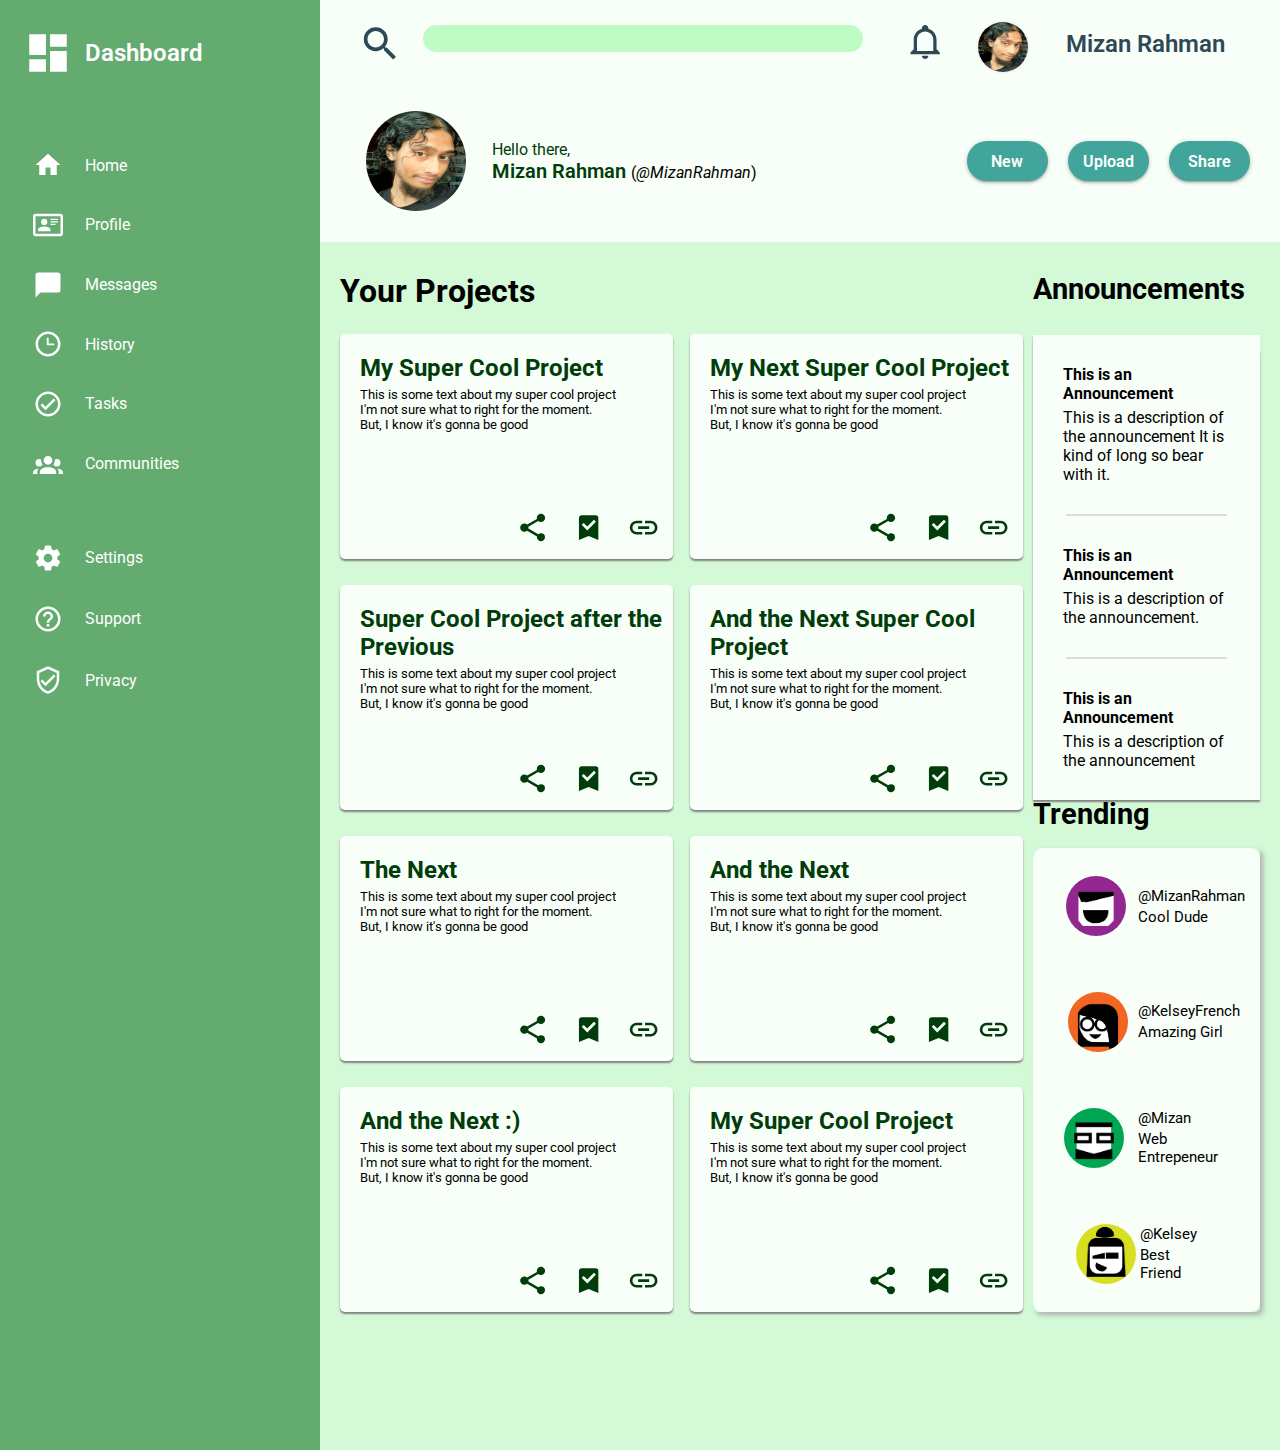
==== commit e794a831: "Complete Main-Content trending-section grid formatting and design" ====
--- a/index_copy.html
+++ b/index_copy.html
@@ -461,17 +461,39 @@
                         </article>
                     </div>
                 </div>
-                <div>
+                <div class="trending-section">
                     <p class="trending-heading">Trending</p>
                     <div class="trending-grid">
-                        <div class="item-1">
-                            <img src="./images/avatar_images/basic-shape-avatar-1632968.jpg" alt="avatar picutre">
-                            <p>@MizanRahman</p>
-                            <p></p>
-                        </div>
-                        <div class="item-2">Item 2</div>
-                        <div class="item-3">Item 3</div>
-                        <div class="item-4">Item 4</div>
+                        <div class="items-wrapper">
+                            <div class="item-1">
+                                <div class="content-wrapper">
+                                    <img src="./images/avatar_images/man-avatar-1632965.jpg" alt="avatar picutre of a man">
+                                    <p>@MizanRahman</p>
+                                    <p>Cool Dude</p>
+                                </div>
+                            </div>
+                            <div class="item-2">
+                                <div class="content-wrapper">
+                                    <img src="./images/avatar_images/basic-shape-avatar-1632968.jpg" alt="A logo depicting an elegant lady with glasses">
+                                    <p>@KelseyFrench</p>
+                                    <p>Amazing Girl</p>
+                                </div>
+                            </div>
+                            <div class="item-3">
+                                <div class="content-wrapper">
+                                    <img src="./images/avatar_images/geek-avatar-1632962.jpg" alt="an avatar of a man wearing glasses">
+                                    <p>@Mizan</p>
+                                    <p>Web Entrepeneur</p>
+                                </div>
+                            </div>
+                            <div class="item-4">
+                                <div class="content-wrapper">
+                                    <img src="./images/avatar_images/lady-avatar-1632967.jpg" alt="avatar of a woman avatar">
+                                    <p>@Kelsey</p>
+                                    <p>Best Friend</p>
+                                </div>
+                            </div>
+                        </div>
                     </div>
                 </div>
             </div>
--- a/style.css
+++ b/style.css
@@ -44,7 +44,7 @@
 
 .search-bar {
     min-width: 100px;
-    height: 35%;
+    height: 50%;
     margin-top: 5px;
 
     background-color: #befcc3;
@@ -58,6 +58,7 @@
 
 .small-profile-picture {
     width: 50px;
+    height: 50px;
     border: 2px solid whitesmoke;
     border-radius: 50%;
 
@@ -94,8 +95,8 @@
 .large-profile-picture {
     min-height: 70px;
     min-width: 70px;
-    height: 60%;
-    width: 60%;
+    height: 100px;
+    width: 100px;
     border-radius: 50%;
 
     justify-self: center;
@@ -374,28 +375,83 @@
 
 
 /*  trending section */
+
+.trending-section {
+    height: 100%;
+    display: grid;
+    grid-template-columns: 1fr;
+    grid-template-rows: 10% 90%;
+}
+
 .trending-heading {
     font-size: 1.8rem;
     font-family: 'Roboto';
     font-weight: 700;
+
+    grid-area: 1 / 1 / 2 / 3;
 }
 
 .trending-grid {
+    box-shadow: 3px 3px 5px 0px rgba(176,176,176,1);
+    border-radius: 5px;
+
+    grid-area: 2 / 1 / 3 / 3;
+
     display: grid;
     gap: 2.5%;
 }
 
-.trending-grid > div {
-    min-height: 100px;
-    min-width: 100px;
-    background-color: rgb(127, 255, 129);
-    border: 1px solid brown;
-    font-size: 2rem;
+.trending-grid > div.items-wrapper {
+    height: 100%;
+}
+
+.trending-grid > div.items-wrapper > div {
+    height: 25%;
+    background-color: #F8FFF8;
 
     display: flex;
     justify-content: center;
     align-items: center;
 }
+
+.trending-grid > div.items-wrapper > div:nth-of-type(1) {
+    border-top-right-radius: 10px;
+    border-top-left-radius: 10px;
+}
+
+.trending-grid > div.items-wrapper > div:nth-of-type(4) {
+    border-bottom-left-radius: 10px;
+    border-bottom-right-radius: 10px;
+}
+
+.trending-grid div.content-wrapper {
+    display: grid;
+    grid-template-columns: 40% 1fr;
+    gap: 5%;
+}
+
+.trending-grid div.content-wrapper p {
+    font-size: 15px;
+}
+
+.trending-grid div.content-wrapper img {
+    height: 60px;
+    grid-area: 1 / 1 / 3 / 2;
+    align-self: center;
+    justify-self: center;
+}
+
+.trending-grid div.content-wrapper > p:nth-of-type(1) {
+    grid-area: 1 / 2 / 2 / 3;
+    align-self: flex-end;
+}
+
+.trending-grid div.content-wrapper > p:nth-of-type(2) {
+    grid-area: 2 / 2 / 3 / 3;
+}
+
+
+
 
 .trending-grid img {
     height: 50px;
